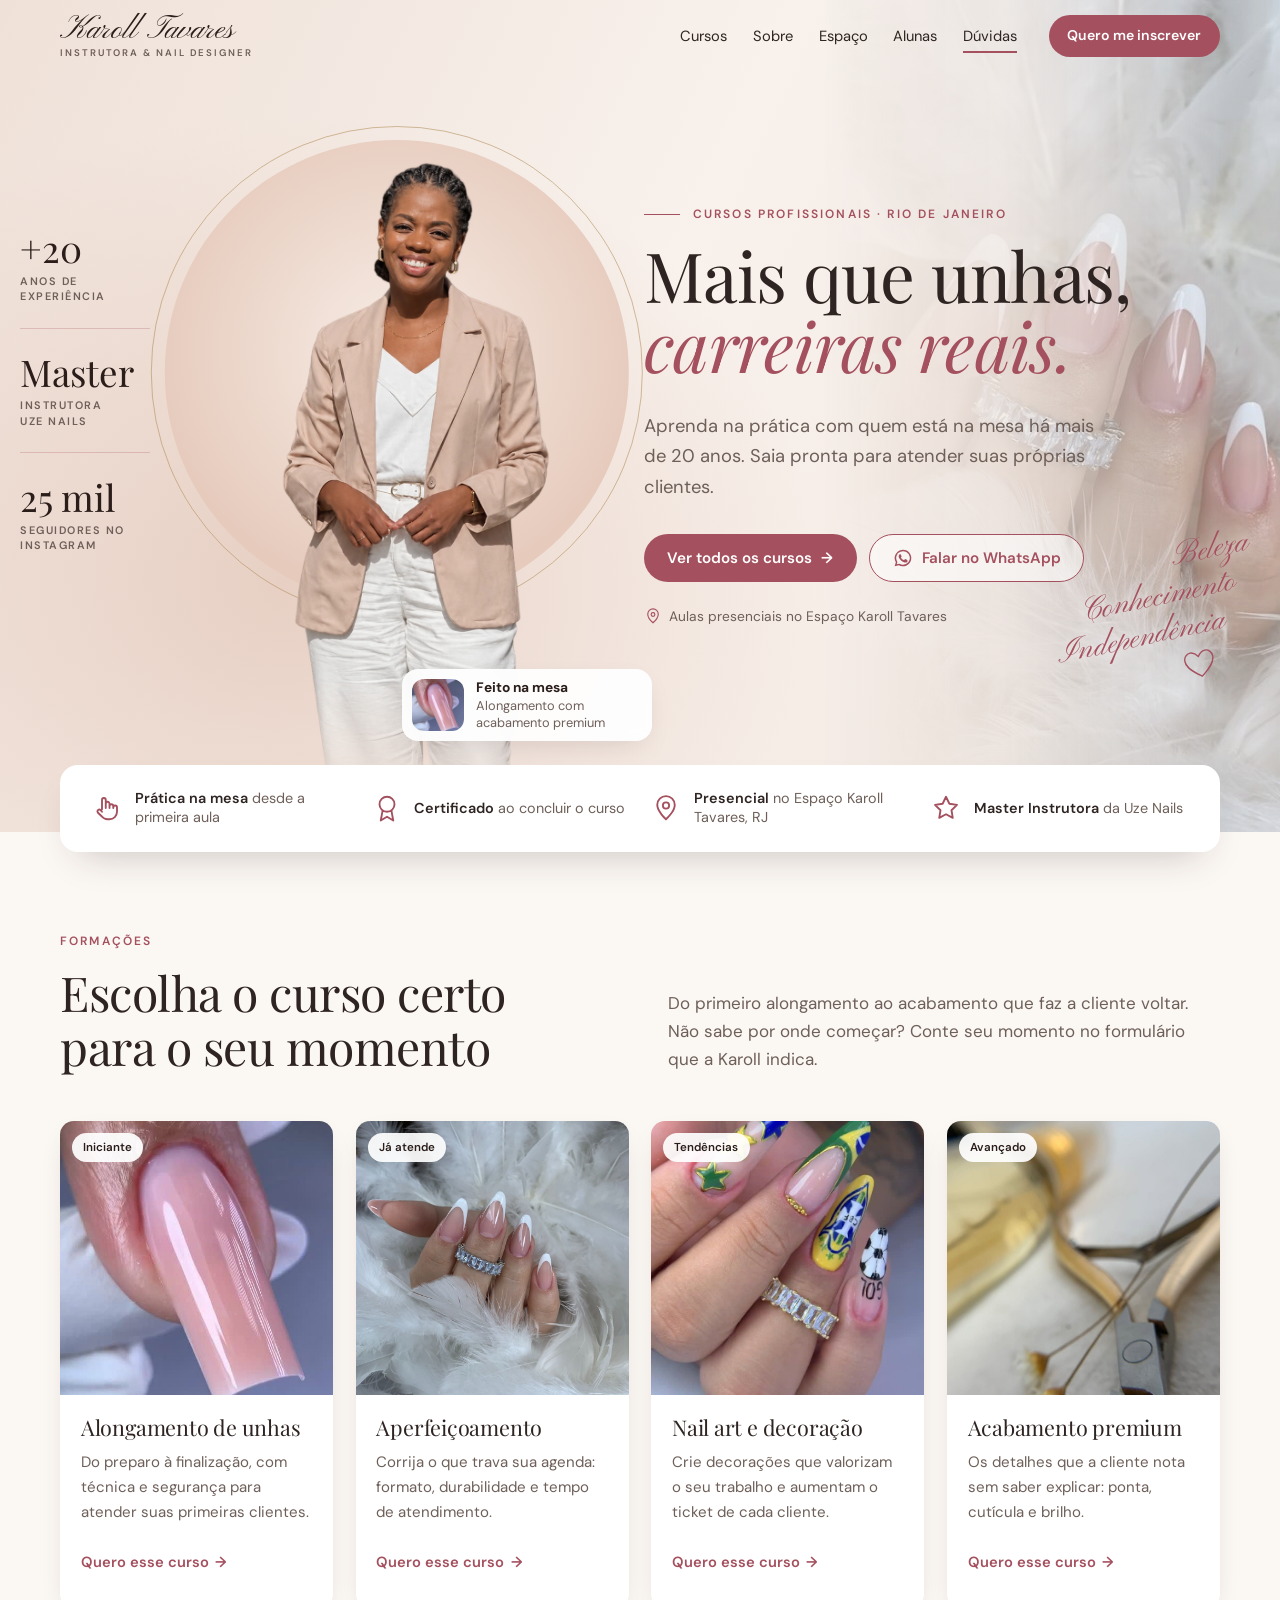
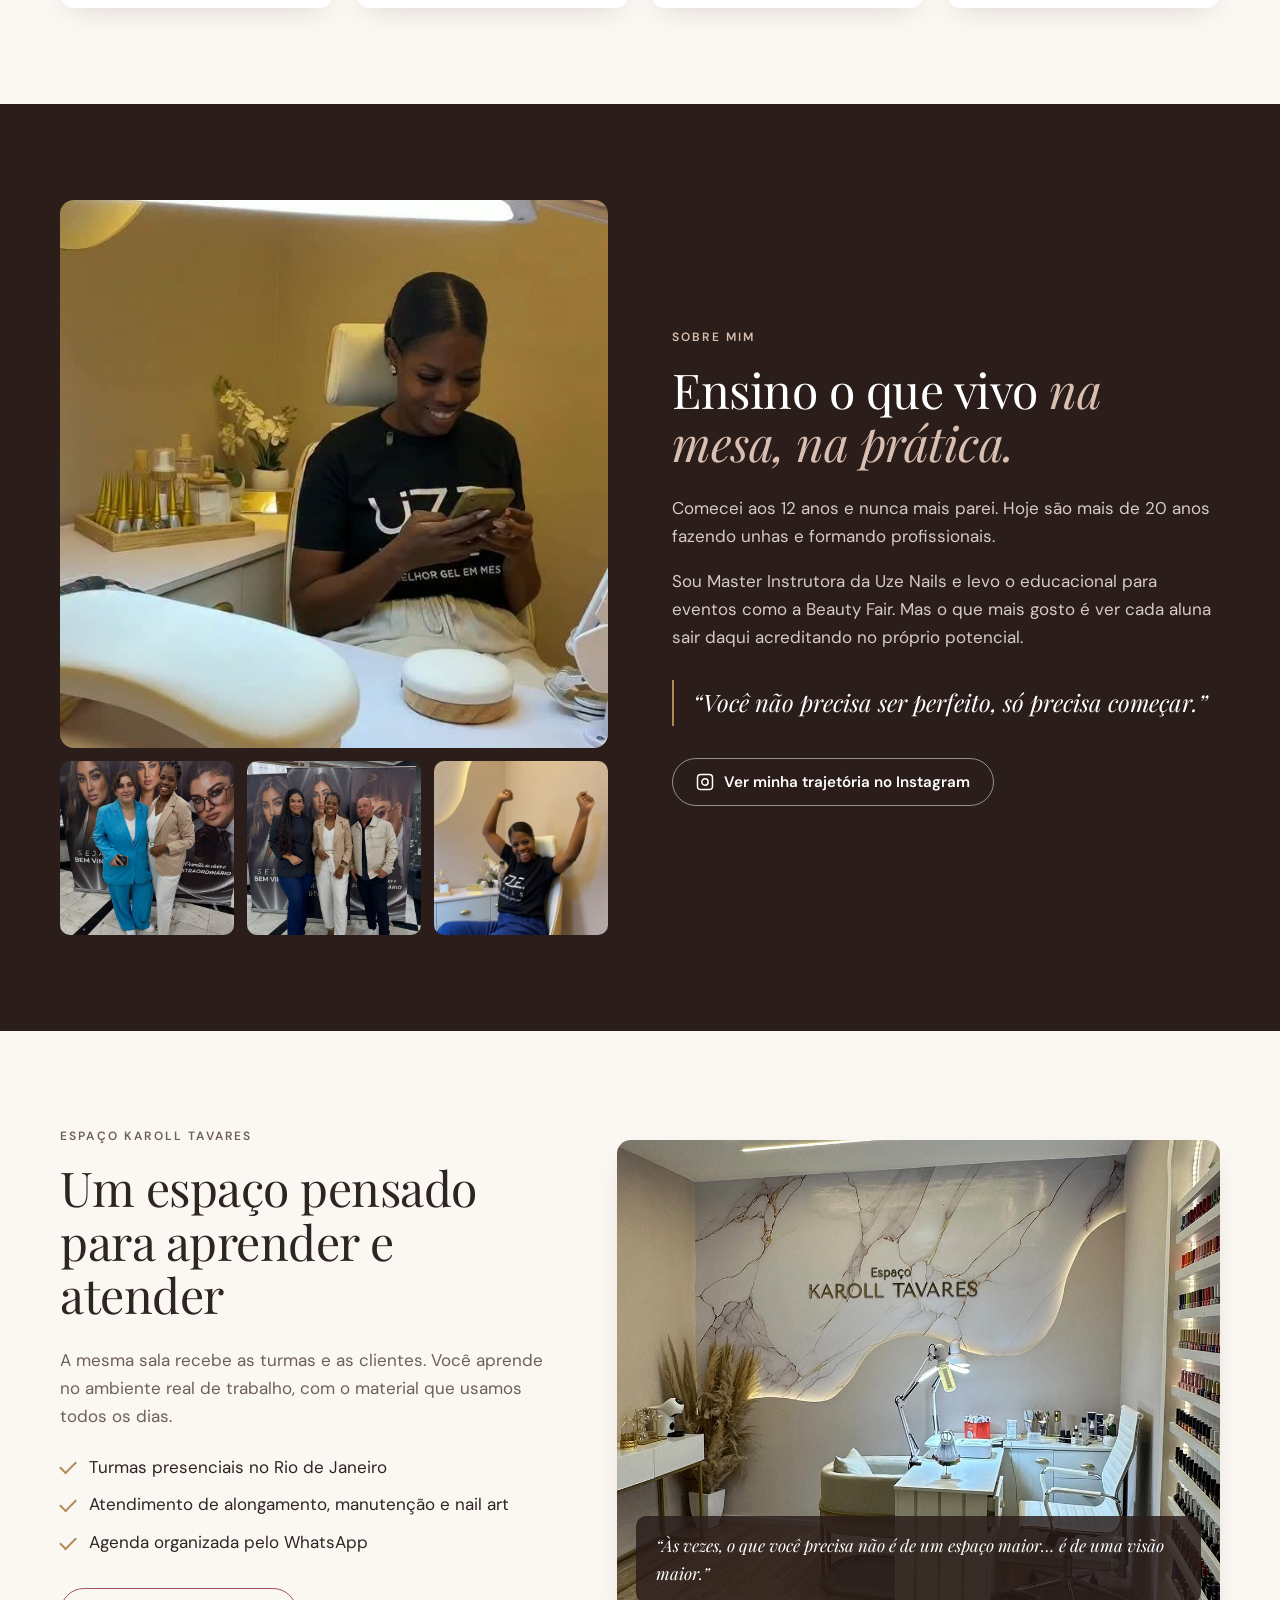
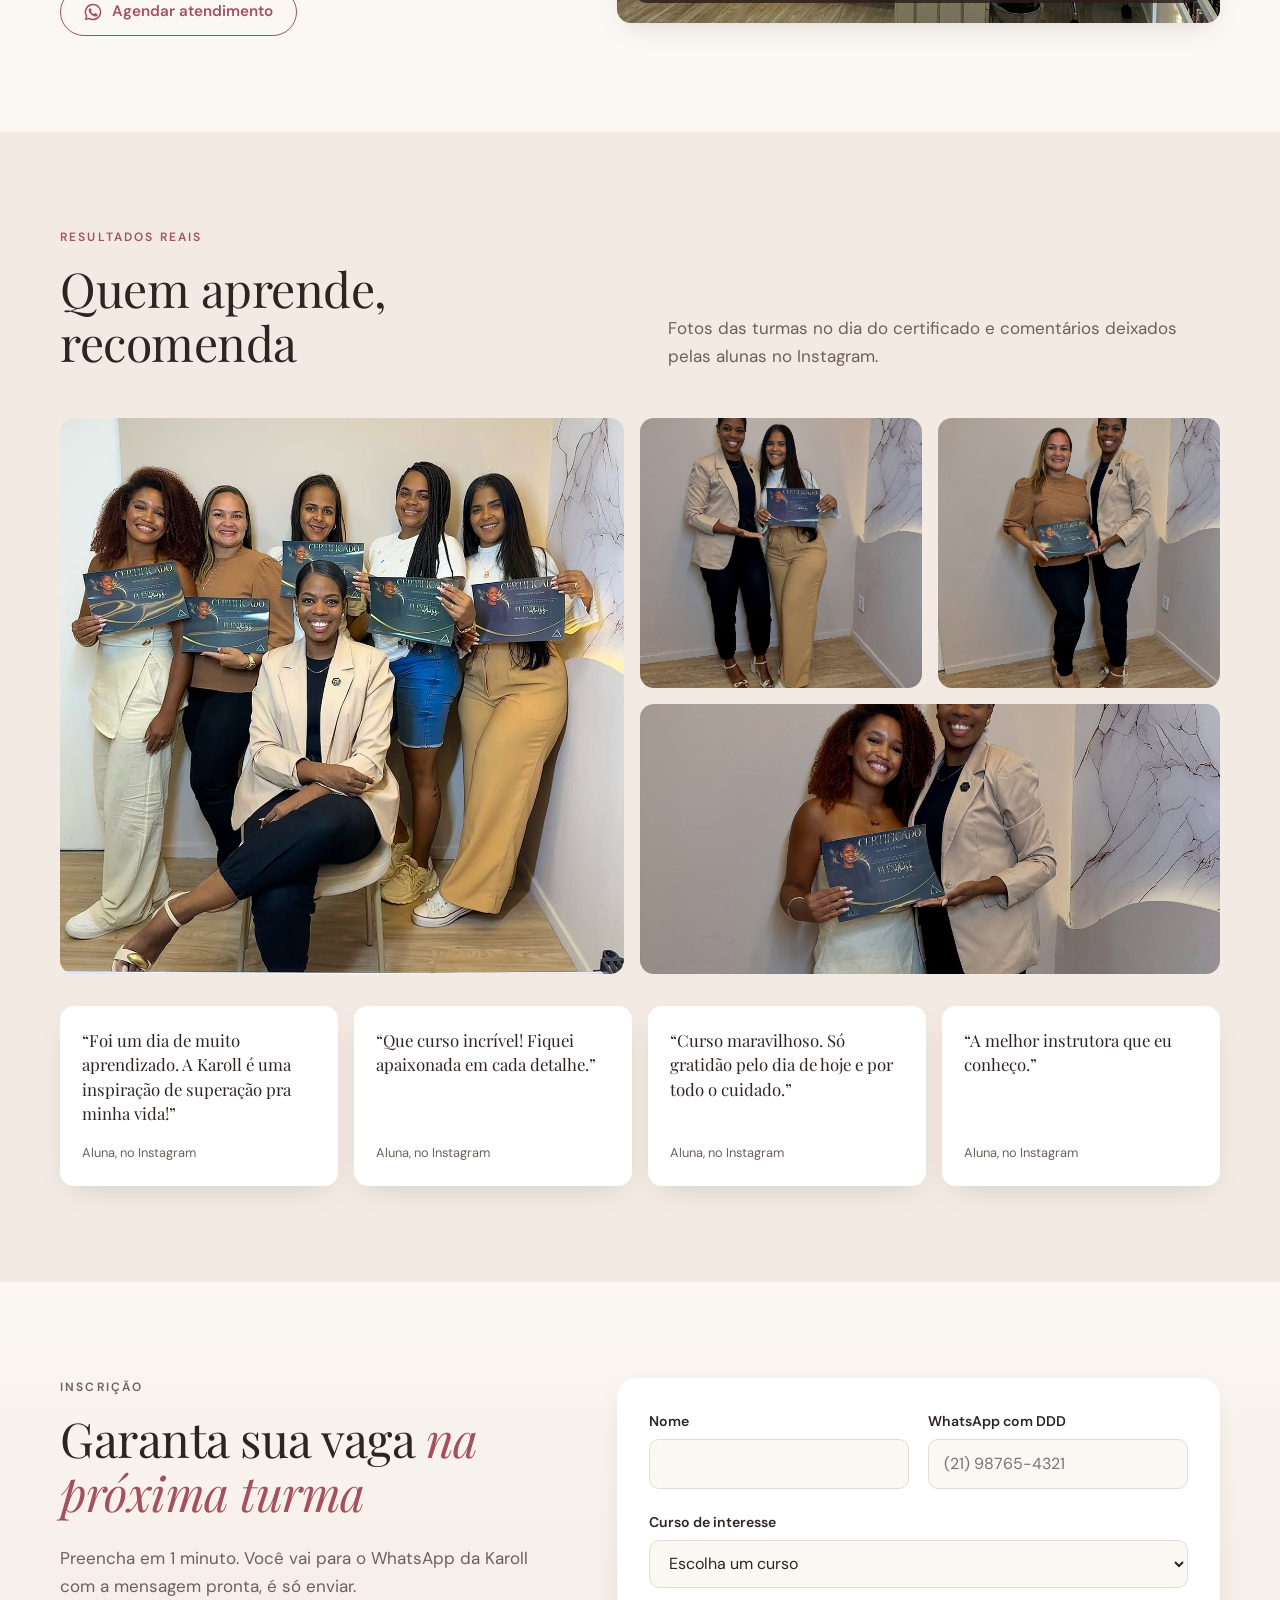
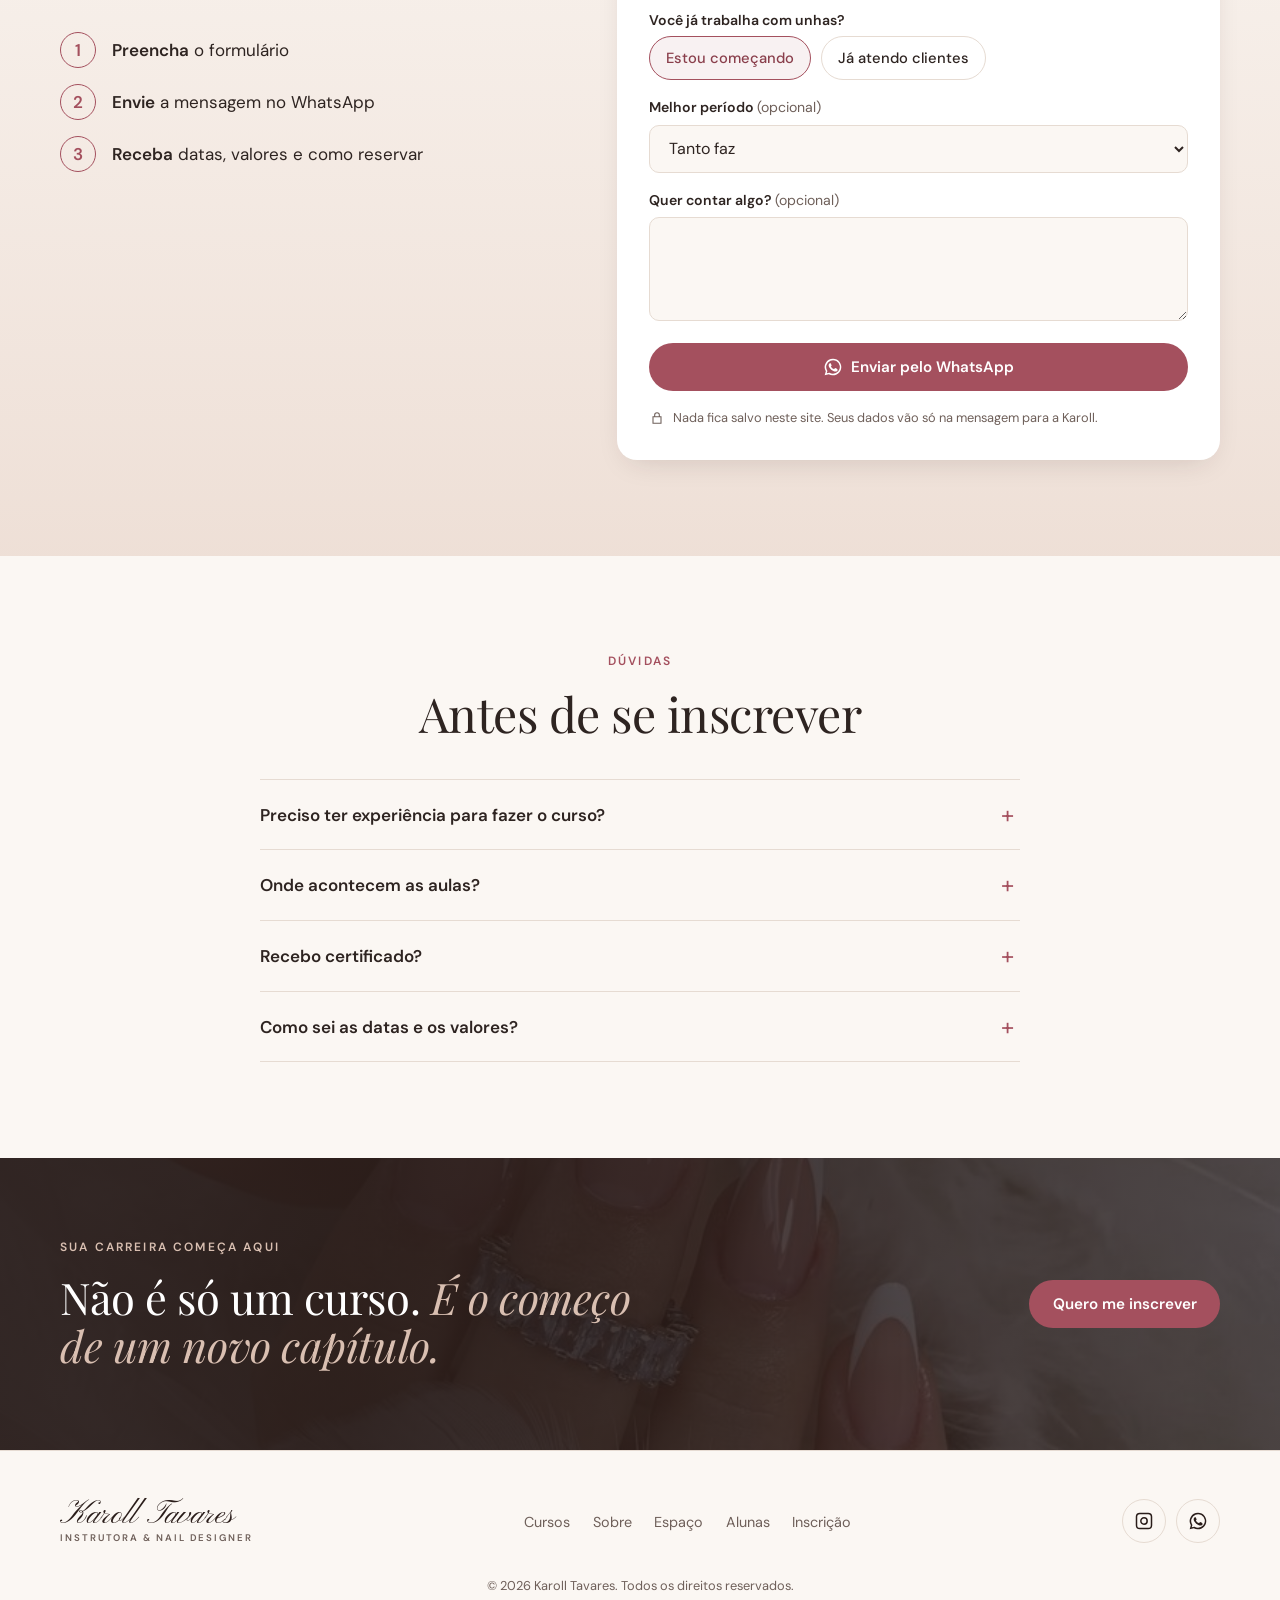
==== karoll-tavares/index.html @ 712ff369 "feat: landing pages iniciais" ====
<!doctype html>
<html lang="pt-BR">
<head>
  <meta charset="utf-8">
  <meta name="viewport" content="width=device-width, initial-scale=1">
  <title>Karoll Tavares | Cursos de Unhas e Nail Designer no RJ</title>
  <meta name="description" content="Cursos presenciais de unhas no Rio de Janeiro com Karoll Tavares, Nail Designer há mais de 20 anos e Master Instrutora Uze Nails. Prática na mesa e certificado.">
  <meta property="og:title" content="Karoll Tavares | Instrutora & Nail Designer">
  <meta property="og:description" content="Ensino o que vivo na mesa, na prática. Cursos presenciais no RJ.">
  <meta property="og:image" content="assets/img/turma-certificados.jpg">
  <meta name="theme-color" content="#2a1d1a">
  <link rel="preconnect" href="https://fonts.googleapis.com">
  <link rel="preconnect" href="https://fonts.gstatic.com" crossorigin>
  <link href="https://fonts.googleapis.com/css2?family=DM+Sans:opsz,wght@9..40,400;9..40,500;9..40,600&family=Pinyon+Script&family=Playfair+Display:ital,wght@0,400;0,500;1,400;1,500&display=swap" rel="stylesheet">
  <link rel="stylesheet" href="css/style.css">
</head>
<body>
  <a class="skip-link" href="#conteudo">Pular para o conteúdo</a>

  <!-- ============ CABEÇALHO ============ -->
  <header class="site-header" id="topo">
    <div class="container header-inner">
      <a class="brand" href="#topo" aria-label="Karoll Tavares, voltar ao início">
        <span class="brand-name">Karoll Tavares</span>
        <span class="brand-tag">Instrutora &amp; Nail Designer</span>
      </a>

      <button class="nav-toggle" aria-expanded="false" aria-controls="menu" aria-label="Abrir menu">
        <span></span><span></span><span></span>
      </button>

      <nav class="nav" id="menu" aria-label="Principal">
        <ul>
          <li><a href="#cursos">Cursos</a></li>
          <li><a href="#sobre">Sobre</a></li>
          <li><a href="#espaco">Espaço</a></li>
          <li><a href="#alunas">Alunas</a></li>
          <li><a href="#duvidas">Dúvidas</a></li>
        </ul>
        <a class="btn btn-primary btn-sm" href="#inscricao">Quero me inscrever</a>
      </nav>
    </div>
  </header>

  <main id="conteudo">

    <!-- ============ HERO ============ -->
    <section class="hero" aria-labelledby="hero-titulo">
      <div class="hero-bg" aria-hidden="true">
        <div class="hero-nails"></div>
      </div>

      <div class="container hero-grid">
        <ul class="hero-stats" aria-label="Destaques">
          <li><strong>+20</strong><span>anos de<br>experiência</span></li>
          <li><strong>Master</strong><span>Instrutora<br>Uze Nails</span></li>
          <li><strong>25 mil</strong><span>seguidores no<br>Instagram</span></li>
        </ul>

        <figure class="hero-figure">
          <span class="hero-halo" aria-hidden="true"></span>
          <picture>
            <source srcset="assets/img/karoll-recorte-v2.webp" type="image/webp">
            <img src="assets/img/karoll-recorte-v2.png" width="822" height="1914" alt="Karoll Tavares sorrindo, de blazer nude e blusa branca" fetchpriority="high">
          </picture>
          <figcaption class="hero-badge">
            <img src="assets/img/unhas-alongamento.jpg" width="56" height="56" alt="" loading="lazy">
            <span><b>Feito na mesa</b> Alongamento com acabamento premium</span>
          </figcaption>
        </figure>

        <div class="hero-copy">
          <p class="eyebrow"><span class="eyebrow-line" aria-hidden="true"></span>Cursos profissionais · Rio de Janeiro</p>
          <h1 id="hero-titulo">Mais que unhas, <em>carreiras reais.</em></h1>
          <p class="lead">Aprenda na prática com quem está na mesa há mais de 20 anos. Saia pronta para atender suas próprias clientes.</p>
          <div class="hero-actions">
            <a class="btn btn-primary" href="#cursos">Ver todos os cursos <span aria-hidden="true">→</span></a>
            <a class="btn btn-ghost js-whatsapp" href="https://wa.me/5521987312196" data-msg="Oi, Karoll! Vim pelo site e quero saber das próximas turmas.">
              <svg aria-hidden="true" viewBox="0 0 24 24"><use href="#i-whatsapp"/></svg>
              Falar no WhatsApp
            </a>
          </div>
          <p class="hero-note"><svg aria-hidden="true"><use href="#i-pin"/></svg> Aulas presenciais no Espaço Karoll Tavares</p>
        </div>

        <p class="hero-script" aria-hidden="true">
          <span>Beleza</span><span>Conhecimento</span><span>Independência</span>
          <svg viewBox="0 0 40 36"><path d="M20 33C9 25 3 19 3 11.5 3 6.8 6.6 3 11 3c3.8 0 6.6 2.4 9 6 2.4-3.6 5.2-6 9-6 4.4 0 8 3.8 8 8.5C37 19 31 25 20 33Z" fill="none" stroke="currentColor" stroke-width="1.6" stroke-linejoin="round"/></svg>
        </p>
      </div>
    </section>

    <!-- ============ FAIXA DE CONFIANÇA ============ -->
    <section class="trust" aria-label="Como são as aulas">
      <ul class="container trust-list">
        <li><svg aria-hidden="true"><use href="#i-hand"/></svg><span><b>Prática na mesa</b> desde a primeira aula</span></li>
        <li><svg aria-hidden="true"><use href="#i-award"/></svg><span><b>Certificado</b> ao concluir o curso</span></li>
        <li><svg aria-hidden="true"><use href="#i-pin"/></svg><span><b>Presencial</b> no Espaço Karoll Tavares, RJ</span></li>
        <li><svg aria-hidden="true"><use href="#i-star"/></svg><span><b>Master Instrutora</b> da Uze Nails</span></li>
      </ul>
    </section>

    <!-- ============ CURSOS ============ -->
    <section class="section" id="cursos" aria-labelledby="cursos-titulo">
      <div class="container">
        <div class="section-head">
          <div>
            <p class="eyebrow">Formações</p>
            <h2 id="cursos-titulo">Escolha o curso certo para o seu momento</h2>
          </div>
          <p class="section-intro">Do primeiro alongamento ao acabamento que faz a cliente voltar. Não sabe por onde começar? Conte seu momento no formulário que a Karoll indica.</p>
        </div>

        <div class="cards">
          <article class="card">
            <div class="card-media">
              <img src="assets/img/unhas-alongamento.jpg" width="640" height="520" alt="Unha alongada em formato quadrado, tom nude, sendo finalizada" loading="lazy">
              <span class="badge">Iniciante</span>
            </div>
            <div class="card-body">
              <h3>Alongamento de unhas</h3>
              <p>Do preparo à finalização, com técnica e segurança para atender suas primeiras clientes.</p>
              <a class="card-link js-curso" href="#inscricao" data-curso="Alongamento de unhas">Quero esse curso <span aria-hidden="true">→</span></a>
            </div>
          </article>

          <article class="card">
            <div class="card-media">
              <img src="assets/img/unhas-francesinha.jpg" width="900" height="900" alt="Mão com unhas amendoadas em francesinha clássica e anel de brilhantes" loading="lazy">
              <span class="badge">Já atende</span>
            </div>
            <div class="card-body">
              <h3>Aperfeiçoamento</h3>
              <p>Corrija o que trava sua agenda: formato, durabilidade e tempo de atendimento.</p>
              <a class="card-link js-curso" href="#inscricao" data-curso="Aperfeiçoamento">Quero esse curso <span aria-hidden="true">→</span></a>
            </div>
          </article>

          <article class="card">
            <div class="card-media">
              <img src="assets/img/unhas-nail-art-brasil.jpg" width="640" height="640" alt="Nail art verde e amarela com estrelas e bandeira do Brasil" loading="lazy">
              <span class="badge">Tendências</span>
            </div>
            <div class="card-body">
              <h3>Nail art e decoração</h3>
              <p>Crie decorações que valorizam o seu trabalho e aumentam o ticket de cada cliente.</p>
              <a class="card-link js-curso" href="#inscricao" data-curso="Nail art e decoração">Quero esse curso <span aria-hidden="true">→</span></a>
            </div>
          </article>

          <article class="card">
            <div class="card-media">
              <img src="assets/img/detalhe-ferramentas.jpg" width="1080" height="1080" alt="Detalhe de alicate profissional dourado sobre fundo claro" loading="lazy">
              <span class="badge">Avançado</span>
            </div>
            <div class="card-body">
              <h3>Acabamento premium</h3>
              <p>Os detalhes que a cliente nota sem saber explicar: ponta, cutícula e brilho.</p>
              <a class="card-link js-curso" href="#inscricao" data-curso="Acabamento premium">Quero esse curso <span aria-hidden="true">→</span></a>
            </div>
          </article>
        </div>
      </div>
    </section>

    <!-- ============ SOBRE ============ -->
    <section class="section section-dark" id="sobre" aria-labelledby="sobre-titulo">
      <div class="container about-grid">
        <div class="about-media">
          <img class="about-main" src="assets/img/karoll-na-mesa.jpg" width="640" height="640" alt="Karoll na mesa de atendimento, com camiseta Uze Nails, olhando o celular e sorrindo" loading="lazy">
          <div class="about-thumbs">
            <img src="assets/img/evento-palestra.jpg" width="1080" height="1080" alt="Karoll em evento de beleza ao lado de outra profissional" loading="lazy">
            <img src="assets/img/evento-convidados.jpg" width="1080" height="1080" alt="Karoll com convidados diante do painel Seja bem-vinda" loading="lazy">
            <img src="assets/img/karoll-comemorando.jpg" width="720" height="720" alt="Karoll comemorando de braços para cima no seu espaço" loading="lazy">
          </div>
        </div>

        <div class="about-copy">
          <p class="eyebrow">Sobre mim</p>
          <h2 id="sobre-titulo">Ensino o que vivo <em>na mesa, na prática.</em></h2>
          <p>Comecei aos 12 anos e nunca mais parei. Hoje são mais de 20 anos fazendo unhas e formando profissionais.</p>
          <p>Sou Master Instrutora da Uze Nails e levo o educacional para eventos como a Beauty Fair. Mas o que mais gosto é ver cada aluna sair daqui acreditando no próprio potencial.</p>
          <blockquote class="pull">“Você não precisa ser perfeito, só precisa começar.”</blockquote>
          <a class="btn btn-light" href="https://www.instagram.com/karolltavaress_nails/" target="_blank" rel="noopener">
            <svg aria-hidden="true" viewBox="0 0 24 24"><use href="#i-instagram"/></svg>
            Ver minha trajetória no Instagram
          </a>
        </div>
      </div>
    </section>

    <!-- ============ ESPAÇO ============ -->
    <section class="section" id="espaco" aria-labelledby="espaco-titulo">
      <div class="container space-grid">
        <div class="space-copy">
          <p class="eyebrow">Espaço Karoll Tavares</p>
          <h2 id="espaco-titulo">Um espaço pensado para aprender e atender</h2>
          <p>A mesma sala recebe as turmas e as clientes. Você aprende no ambiente real de trabalho, com o material que usamos todos os dias.</p>
          <ul class="checks">
            <li>Turmas presenciais no Rio de Janeiro</li>
            <li>Atendimento de alongamento, manutenção e nail art</li>
            <li>Agenda organizada pelo WhatsApp</li>
          </ul>
          <a class="btn btn-ghost js-whatsapp" href="https://wa.me/5521987312196" data-msg="Oi, Karoll! Vim pelo site e quero agendar um atendimento.">
            <svg aria-hidden="true" viewBox="0 0 24 24"><use href="#i-whatsapp"/></svg>
            Agendar atendimento
          </a>
        </div>
        <figure class="space-photo">
          <img src="assets/img/espaco-karoll-tavares.jpg" width="1080" height="1080" alt="Sala do Espaço Karoll Tavares com parede de mármore, mesa de atendimento e prateleira de esmaltes" loading="lazy">
          <figcaption>“Às vezes, o que você precisa não é de um espaço maior… é de uma visão maior.”</figcaption>
        </figure>
      </div>
    </section>

    <!-- ============ ALUNAS ============ -->
    <section class="section section-soft" id="alunas" aria-labelledby="alunas-titulo">
      <div class="container">
        <div class="section-head">
          <div>
            <p class="eyebrow">Resultados reais</p>
            <h2 id="alunas-titulo">Quem aprende, recomenda</h2>
          </div>
          <p class="section-intro">Fotos das turmas no dia do certificado e comentários deixados pelas alunas no Instagram.</p>
        </div>

        <div class="students">
          <figure class="students-main">
            <img src="assets/img/turma-certificados.jpg" width="1080" height="1080" alt="Karoll sentada à frente de cinco alunas que seguram seus certificados" loading="lazy">
          </figure>
          <img src="assets/img/aluna-certificado-1.jpg" width="1080" height="1020" alt="Karoll ao lado de uma aluna com certificado" loading="lazy">
          <img src="assets/img/aluna-certificado-2.jpg" width="1080" height="1020" alt="Karoll ao lado de outra aluna com certificado" loading="lazy">
          <img src="assets/img/aluna-certificado-3.jpg" width="1080" height="1020" alt="Karoll ao lado de uma aluna de cabelo cacheado com certificado" loading="lazy">
        </div>

        <div class="quotes" role="list">
          <blockquote role="listitem"><p>“Foi um dia de muito aprendizado. A Karoll é uma inspiração de superação pra minha vida!”</p><cite>Aluna, no Instagram</cite></blockquote>
          <blockquote role="listitem"><p>“Que curso incrível! Fiquei apaixonada em cada detalhe.”</p><cite>Aluna, no Instagram</cite></blockquote>
          <blockquote role="listitem"><p>“Curso maravilhoso. Só gratidão pelo dia de hoje e por todo o cuidado.”</p><cite>Aluna, no Instagram</cite></blockquote>
          <blockquote role="listitem"><p>“A melhor instrutora que eu conheço.”</p><cite>Aluna, no Instagram</cite></blockquote>
        </div>
      </div>
    </section>

    <!-- ============ INSCRIÇÃO ============ -->
    <section class="section signup" id="inscricao" aria-labelledby="inscricao-titulo">
      <div class="container signup-grid">
        <div class="signup-copy">
          <p class="eyebrow">Inscrição</p>
          <h2 id="inscricao-titulo">Garanta sua vaga <em>na próxima turma</em></h2>
          <p>Preencha em 1 minuto. Você vai para o WhatsApp da Karoll com a mensagem pronta, é só enviar.</p>
          <ol class="steps">
            <li><span><b>Preencha</b> o formulário</span></li>
            <li><span><b>Envie</b> a mensagem no WhatsApp</span></li>
            <li><span><b>Receba</b> datas, valores e como reservar</span></li>
          </ol>
        </div>

        <form class="form" id="form-inscricao" novalidate>
          <div class="field">
            <label for="nome">Nome</label>
            <input id="nome" name="nome" type="text" autocomplete="name" required aria-describedby="nome-erro">
            <p class="field-error" id="nome-erro" aria-live="polite"></p>
          </div>

          <div class="field">
            <label for="whatsapp">WhatsApp com DDD</label>
            <input id="whatsapp" name="whatsapp" type="tel" inputmode="tel" autocomplete="tel-national" placeholder="(21) 98765-4321" required aria-describedby="whatsapp-erro">
            <p class="field-error" id="whatsapp-erro" aria-live="polite"></p>
          </div>

          <div class="field full">
            <label for="curso">Curso de interesse</label>
            <select id="curso" name="curso" required aria-describedby="curso-erro">
              <option value="">Escolha um curso</option>
              <option>Alongamento de unhas</option>
              <option>Aperfeiçoamento</option>
              <option>Nail art e decoração</option>
              <option>Acabamento premium</option>
              <option>Ainda não sei, quero ajuda</option>
            </select>
            <p class="field-error" id="curso-erro" aria-live="polite"></p>
          </div>

          <fieldset class="field full">
            <legend>Você já trabalha com unhas?</legend>
            <div class="chips">
              <label class="chip"><input type="radio" name="experiencia" value="Estou começando agora" checked><span>Estou começando</span></label>
              <label class="chip"><input type="radio" name="experiencia" value="Já atendo clientes"><span>Já atendo clientes</span></label>
            </div>
          </fieldset>

          <div class="field full">
            <label for="periodo">Melhor período <span class="opt">(opcional)</span></label>
            <select id="periodo" name="periodo">
              <option value="">Tanto faz</option>
              <option>Manhã</option>
              <option>Tarde</option>
              <option>Fim de semana</option>
            </select>
          </div>

          <div class="field full">
            <label for="mensagem">Quer contar algo? <span class="opt">(opcional)</span></label>
            <textarea id="mensagem" name="mensagem" rows="3" maxlength="400"></textarea>
          </div>

          <button class="btn btn-primary btn-block" type="submit">
            <svg aria-hidden="true" viewBox="0 0 24 24"><use href="#i-whatsapp"/></svg>
            Enviar pelo WhatsApp
          </button>
          <p class="form-note"><svg aria-hidden="true"><use href="#i-lock"/></svg> Nada fica salvo neste site. Seus dados vão só na mensagem para a Karoll.</p>
        </form>
      </div>
    </section>

    <!-- ============ DÚVIDAS ============ -->
    <section class="section" id="duvidas" aria-labelledby="duvidas-titulo">
      <div class="container narrow">
        <p class="eyebrow center">Dúvidas</p>
        <h2 id="duvidas-titulo" class="center">Antes de se inscrever</h2>
        <div class="faq">
          <details>
            <summary>Preciso ter experiência para fazer o curso?</summary>
            <p>Não. Tem curso para quem está começando e para quem já atende. Marque seu momento no formulário e a Karoll indica o melhor caminho.</p>
          </details>
          <details>
            <summary>Onde acontecem as aulas?</summary>
            <p>No Espaço Karoll Tavares, no Rio de Janeiro. O endereço completo é enviado no WhatsApp junto com as datas.</p>
          </details>
          <details>
            <summary>Recebo certificado?</summary>
            <p>Sim. Toda aluna que conclui o curso recebe certificado.</p>
          </details>
          <details>
            <summary>Como sei as datas e os valores?</summary>
            <p>As turmas abrem com vagas limitadas. Envie o formulário e você recebe as próximas datas, valores e formas de pagamento.</p>
          </details>
        </div>
      </div>
    </section>

    <!-- ============ CTA FINAL ============ -->
    <section class="cta-final" aria-labelledby="cta-titulo">
      <div class="container cta-inner">
        <div>
          <p class="eyebrow">Sua carreira começa aqui</p>
          <h2 id="cta-titulo">Não é só um curso. <em>É o começo de um novo capítulo.</em></h2>
        </div>
        <a class="btn btn-primary" href="#inscricao">Quero me inscrever</a>
      </div>
    </section>
  </main>

  <!-- ============ RODAPÉ ============ -->
  <footer class="site-footer">
    <div class="container footer-inner">
      <a class="brand" href="#topo" aria-label="Karoll Tavares, voltar ao início">
        <span class="brand-name">Karoll Tavares</span>
        <span class="brand-tag">Instrutora &amp; Nail Designer</span>
      </a>
      <nav aria-label="Rodapé">
        <ul class="footer-nav">
          <li><a href="#cursos">Cursos</a></li>
          <li><a href="#sobre">Sobre</a></li>
          <li><a href="#espaco">Espaço</a></li>
          <li><a href="#alunas">Alunas</a></li>
          <li><a href="#inscricao">Inscrição</a></li>
        </ul>
      </nav>
      <div class="social">
        <a href="https://www.instagram.com/karolltavaress_nails/" target="_blank" rel="noopener" aria-label="Instagram da Karoll Tavares"><svg viewBox="0 0 24 24" aria-hidden="true"><use href="#i-instagram"/></svg></a>
        <a class="js-whatsapp" href="https://wa.me/5521987312196" data-msg="Oi, Karoll! Vim pelo site." aria-label="WhatsApp da Karoll Tavares"><svg viewBox="0 0 24 24" aria-hidden="true"><use href="#i-whatsapp"/></svg></a>
      </div>
    </div>
    <p class="copy">© <span id="ano">2026</span> Karoll Tavares. Todos os direitos reservados.</p>
  </footer>

  <!-- Botão flutuante (mobile) -->
  <a class="fab js-whatsapp" href="https://wa.me/5521987312196" data-msg="Oi, Karoll! Vim pelo site e tenho uma dúvida." aria-label="Falar com a Karoll no WhatsApp">
    <svg viewBox="0 0 24 24" aria-hidden="true"><use href="#i-whatsapp"/></svg>
  </a>

  <!-- Ícones -->
  <svg width="0" height="0" style="position:absolute" aria-hidden="true">
    <symbol id="i-whatsapp" viewBox="0 0 24 24"><path fill="currentColor" d="M12 2a10 10 0 0 0-8.6 15.1L2 22l5-1.3A10 10 0 1 0 12 2Zm0 18.2a8.2 8.2 0 0 1-4.2-1.2l-.3-.2-3 .8.8-2.9-.2-.3A8.2 8.2 0 1 1 12 20.2Zm4.5-6.1c-.2-.1-1.5-.7-1.7-.8s-.4-.1-.6.1-.7.8-.8 1-.3.2-.5.1a6.7 6.7 0 0 1-3.3-2.9c-.3-.4.2-.4.7-1.4a.5.5 0 0 0 0-.4l-.8-1.8c-.2-.5-.4-.4-.6-.4h-.5a1 1 0 0 0-.7.3 3 3 0 0 0-.9 2.2 5.2 5.2 0 0 0 1.1 2.7 11.8 11.8 0 0 0 4.5 4c1.7.7 2.3.8 3.2.6a2.7 2.7 0 0 0 1.8-1.2 2.2 2.2 0 0 0 .1-1.3c0-.1-.2-.2-.5-.3Z"/></symbol>
    <symbol id="i-instagram" viewBox="0 0 24 24"><path fill="none" stroke="currentColor" stroke-width="1.8" d="M7 3h10a4 4 0 0 1 4 4v10a4 4 0 0 1-4 4H7a4 4 0 0 1-4-4V7a4 4 0 0 1 4-4Zm5 5.2a3.8 3.8 0 1 0 0 7.6 3.8 3.8 0 0 0 0-7.6ZM17.3 6.7h.01"/></symbol>
    <symbol id="i-hand" viewBox="0 0 24 24"><path fill="none" stroke="currentColor" stroke-width="1.5" stroke-linecap="round" stroke-linejoin="round" d="M8 13V5.5a1.5 1.5 0 0 1 3 0V12m0-1.5v-2a1.5 1.5 0 0 1 3 0V12m0-1.5a1.5 1.5 0 0 1 3 0V12m0-.5a1.5 1.5 0 0 1 3 0V15a6 6 0 0 1-6 6h-1.5a6 6 0 0 1-4.6-2.2L4.6 15.6a1.5 1.5 0 0 1 2.3-1.9L8 15"/></symbol>
    <symbol id="i-award" viewBox="0 0 24 24"><path fill="none" stroke="currentColor" stroke-width="1.5" stroke-linejoin="round" d="M12 15a6 6 0 1 0 0-12 6 6 0 0 0 0 12Zm-3.5-1.1L7 22l5-3 5 3-1.5-8.1"/></symbol>
    <symbol id="i-pin" viewBox="0 0 24 24"><path fill="none" stroke="currentColor" stroke-width="1.5" d="M12 21s-7-6.2-7-11.5a7 7 0 0 1 14 0C19 14.8 12 21 12 21Zm0-8.5a2.5 2.5 0 1 0 0-5 2.5 2.5 0 0 0 0 5Z"/></symbol>
    <symbol id="i-star" viewBox="0 0 24 24"><path fill="none" stroke="currentColor" stroke-width="1.5" stroke-linejoin="round" d="m12 3 2.7 5.6 6.1.9-4.4 4.3 1 6.1L12 17l-5.4 2.9 1-6.1-4.4-4.3 6.1-.9L12 3Z"/></symbol>
    <symbol id="i-lock" viewBox="0 0 24 24"><path fill="none" stroke="currentColor" stroke-width="1.6" d="M6 10h12v10H6zM8.5 10V7.5a3.5 3.5 0 0 1 7 0V10"/></symbol>
  </svg>

  <script src="js/main.js"></script>
</body>
</html>
---- karoll-tavares/css/style.css ----
/* =========================================================
   Karoll Tavares — Instrutora & Nail Designer
   Paleta tirada das fotos reais: mármore claro, nude do blazer,
   dourado do espaço e o café escuro dos detalhes.
   ========================================================= */

:root {
  --ivory: #fbf7f3;
  --sand: #f3ebe3;
  --nude: #e9d6cb;
  --nude-deep: #d9bfb1;
  --rose: #a4505e;        /* botão principal — contraste 5.6:1 com branco */
  --rose-dark: #8a3f4c;
  --gold: #b08a55;
  --espresso: #2a1d1a;
  --espresso-2: #3a2a25;
  --ink: #2e2421;
  --muted: #6e5f59;
  --line: #e6dbd2;
  --white: #fff;

  --serif: "Playfair Display", Georgia, serif;
  --sans: "DM Sans", system-ui, -apple-system, "Segoe UI", sans-serif;
  --script: "Pinyon Script", cursive;

  --radius: 14px;
  --radius-sm: 10px;
  --shadow: 0 10px 30px -12px rgba(42, 29, 26, .18);
  --container: 1160px;
  --header-h: 72px;
}

*, *::before, *::after { box-sizing: border-box; }
html { scroll-behavior: smooth; scroll-padding-top: calc(var(--header-h) + 8px); }
@media (prefers-reduced-motion: reduce) { html { scroll-behavior: auto; } * { transition: none !important; animation: none !important; } }

body {
  margin: 0;
  font-family: var(--sans);
  font-size: 1.0625rem;
  line-height: 1.65;
  color: var(--ink);
  background: var(--ivory);
  -webkit-font-smoothing: antialiased;
}
img { display: block; max-width: 100%; height: auto; }
a { color: inherit; }
h1, h2, h3 { font-family: var(--serif); font-weight: 400; line-height: 1.12; margin: 0 0 .5em; letter-spacing: -.01em; }
h1 em, h2 em { font-style: italic; color: var(--rose); }
p { margin: 0 0 1em; }

.container { width: min(100% - 32px, var(--container)); margin-inline: auto; }
.narrow { max-width: 760px; }
.center { text-align: center; }

.skip-link { position: absolute; left: -9999px; top: 8px; z-index: 100; background: var(--espresso); color: #fff; padding: 10px 16px; border-radius: 8px; }
.skip-link:focus { left: 8px; }
:focus-visible { outline: 3px solid var(--gold); outline-offset: 3px; border-radius: 4px; }

.eyebrow {
  font-size: .75rem; font-weight: 600; letter-spacing: .18em; text-transform: uppercase;
  color: var(--rose); margin-bottom: .9rem;
}

/* ---------- Botões ---------- */
.btn {
  display: inline-flex; align-items: center; justify-content: center; gap: .55rem;
  min-height: 48px; padding: .8rem 1.4rem; border-radius: 999px;
  font: 600 .95rem/1 var(--sans); text-decoration: none; cursor: pointer;
  border: 1.5px solid transparent; transition: background .2s, color .2s, border-color .2s, transform .2s;
}
.btn svg { width: 20px; height: 20px; flex: none; }
.btn:hover { transform: translateY(-1px); }
.btn-primary { background: var(--rose); color: #fff; }
.btn-primary:hover { background: var(--rose-dark); }
.btn-ghost { border-color: var(--rose); color: var(--rose); background: transparent; }
.btn-ghost:hover { background: var(--rose); color: #fff; }
.btn-light { border-color: rgba(255,255,255,.5); color: #fff; }
.btn-light:hover { background: #fff; color: var(--espresso); }
.btn-sm { min-height: 42px; padding: .6rem 1.1rem; font-size: .88rem; }
.btn-block { width: 100%; }

/* ---------- Cabeçalho ---------- */
.site-header {
  position: sticky; top: 0; z-index: 50; height: var(--header-h);
  background: rgba(251, 247, 243, .9); backdrop-filter: blur(10px);
  border-bottom: 1px solid transparent; transition: border-color .2s, box-shadow .2s;
}
.site-header.is-scrolled { border-color: var(--line); box-shadow: 0 4px 20px -14px rgba(42,29,26,.4); }
.header-inner { height: 100%; display: flex; align-items: center; justify-content: space-between; gap: 1rem; }

.brand { text-decoration: none; display: flex; flex-direction: column; line-height: 1; }
.brand-name { font-family: var(--script); font-size: 2rem; color: var(--espresso); }
.brand-tag { font-size: .6rem; font-weight: 600; letter-spacing: .2em; text-transform: uppercase; color: var(--muted); margin-top: 2px; }

.nav { display: flex; align-items: center; gap: 2rem; }
.nav ul { display: flex; gap: 1.6rem; list-style: none; margin: 0; padding: 0; }
.nav ul a { text-decoration: none; font-size: .92rem; color: var(--ink); padding: .4rem 0; position: relative; }
.nav ul a::after { content: ""; position: absolute; left: 0; right: 100%; bottom: 0; height: 1.5px; background: var(--rose); transition: right .25s; }
.nav ul a:hover::after, .nav ul a[aria-current="true"]::after { right: 0; }

.nav-toggle { display: none; width: 44px; height: 44px; border: 0; background: transparent; cursor: pointer; padding: 10px; }
.nav-toggle span { display: block; height: 2px; background: var(--espresso); margin: 5px 0; transition: transform .25s, opacity .25s; }
.nav-toggle[aria-expanded="true"] span:nth-child(1) { transform: translateY(7px) rotate(45deg); }
.nav-toggle[aria-expanded="true"] span:nth-child(2) { opacity: 0; }
.nav-toggle[aria-expanded="true"] span:nth-child(3) { transform: translateY(-7px) rotate(-45deg); }

/* ---------- Hero ---------- */
.site-header:not(.is-scrolled) { background: transparent; backdrop-filter: none; }
.hero {
  position: relative; overflow: hidden; isolation: isolate;
  margin-top: calc(-1 * var(--header-h)); padding-top: var(--header-h);
  background:
    radial-gradient(60% 80% at 22% 70%, #e7cfc3 0%, rgba(231,207,195,0) 70%),
    linear-gradient(115deg, #efe1d8 0%, #f8f1ec 48%, #f3e7df 100%);
}
.hero-bg { position: absolute; inset: 0; z-index: -1; pointer-events: none; }
.hero-nails {
  position: absolute; top: 0; right: 0; bottom: 0; width: 36%;
  background: url("../assets/img/unhas-francesinha.jpg") 40% 50% / cover no-repeat;
  -webkit-mask-image: linear-gradient(90deg, transparent 0%, rgba(0,0,0,.18) 40%, #000 88%);
          mask-image: linear-gradient(90deg, transparent 0%, rgba(0,0,0,.18) 40%, #000 88%);
  opacity: .9;
}
.hero-nails::after { content: ""; position: absolute; inset: 0; background: linear-gradient(180deg, rgba(248,241,236,.25), rgba(233,214,203,.35)); }


.hero-grid {
  position: relative; width: min(100% - 32px, 1240px);
  display: grid; grid-template-columns: 130px minmax(300px, 430px) 1fr; gap: 2rem;
  min-height: min(760px, calc(100vh - 20px)); align-items: end;
}

.hero-stats { list-style: none; margin: 0; padding: 0 0 7.5rem; align-self: center; display: flex; flex-direction: column; gap: 1.6rem; position: relative; z-index: 2; }
.hero-stats li { display: flex; flex-direction: column; padding-bottom: 1.4rem; border-bottom: 1px solid rgba(164,80,94,.25); }
.hero-stats li:last-child { border-bottom: 0; padding-bottom: 0; }
.hero-stats strong { font-family: var(--serif); font-weight: 400; font-size: 2.3rem; line-height: 1; color: var(--espresso); }
.hero-stats span { font-size: .68rem; font-weight: 600; letter-spacing: .14em; text-transform: uppercase; color: var(--muted); margin-top: .45rem; line-height: 1.45; }

.hero-figure { position: relative; margin: 0; height: 100%; display: flex; align-items: flex-end; justify-content: center; }
.hero-figure picture { position: relative; z-index: 1; width: 100%; height: min(680px, 88vh); overflow: hidden;
  -webkit-mask-image: linear-gradient(180deg, #000 78%, transparent 100%); mask-image: linear-gradient(180deg, #000 78%, transparent 100%); }
.hero-figure picture img { width: auto; height: 128%; max-width: none; margin-inline: auto; object-fit: contain; object-position: top;
 }
.hero-halo { position: absolute; z-index: 0; left: 50%; top: 9%; width: 108%; aspect-ratio: 1; transform: translateX(-50%); border-radius: 50%;
  background: radial-gradient(circle at 50% 45%, #f7ece5 0%, #e6cbbd 70%); }
.hero-halo::after { content: ""; position: absolute; inset: -14px; border-radius: 50%; border: 1px solid rgba(176,138,85,.55); }
.hero-badge {
  position: absolute; z-index: 2; right: -2.5rem; bottom: 12%;
  display: flex; align-items: center; gap: .75rem; max-width: 250px;
  background: rgba(255,255,255,.92); backdrop-filter: blur(6px);
  padding: .6rem .9rem .6rem .6rem; border-radius: 16px; box-shadow: var(--shadow);
  font-size: .8rem; line-height: 1.35; color: var(--muted);
}
.hero-badge img { width: 52px; height: 52px; object-fit: cover; border-radius: 12px; flex: none; }
.hero-badge b { display: block; color: var(--espresso); font-size: .86rem; }

.hero-copy { align-self: center; padding: 3rem 0 7.5rem; position: relative; z-index: 2; max-width: 560px; }
.hero-copy .eyebrow { display: flex; align-items: center; gap: .8rem; }
.eyebrow-line { width: 36px; height: 1px; background: currentColor; }
.hero h1 { font-size: clamp(2.8rem, 5.4vw, 5rem); line-height: 1.02; margin-bottom: .45em; }
.hero h1 em { display: block; font-weight: 400; }
.lead { font-size: 1.15rem; color: var(--muted); max-width: 36ch; }
.hero-actions { display: flex; flex-wrap: wrap; gap: .8rem; margin: 2rem 0 1.4rem; }
.hero-actions .btn-ghost { background: rgba(255,255,255,.55); }
.hero-note { display: flex; align-items: center; gap: .45rem; font-size: .86rem; color: var(--muted); margin: 0; }
.hero-note svg { width: 18px; height: 18px; color: var(--rose); }

.hero-script {
  position: absolute; z-index: 2; right: 0; bottom: 19%; margin: 0;
  display: flex; flex-direction: column; align-items: flex-end;
  font-family: var(--script); font-size: 2rem; line-height: 1.12; color: var(--rose);
  transform: rotate(-12deg); text-shadow: 0 1px 12px rgba(255,255,255,.9);
}
.hero-script span:nth-child(2) { margin-right: 1.2rem; }
.hero-script span:nth-child(3) { margin-right: 2.4rem; }
.hero-script svg { width: 34px; height: 30px; margin: .3rem 3.4rem 0 0; color: var(--rose); }

/* ---------- Faixa de confiança ---------- */
.trust { position: relative; z-index: 3; margin-top: -4.2rem; }
.trust-list { list-style: none; margin-block: 0; padding: 1.5rem 2rem; display: grid; grid-template-columns: repeat(4, 1fr); gap: 1.4rem; background: var(--white); border-radius: 18px; box-shadow: 0 18px 40px -20px rgba(42,29,26,.28); }
.trust + .section { padding-top: 5rem; }
.trust-list li { display: flex; align-items: center; gap: .8rem; font-size: .9rem; color: var(--muted); line-height: 1.35; }
.trust-list b { color: var(--ink); font-weight: 600; }
.trust-list svg { width: 30px; height: 30px; flex: none; color: var(--rose); }

/* ---------- Seções ---------- */
.section { padding: 6rem 0; }
.section h2 { font-size: clamp(2rem, 3.8vw, 3rem); }
.section-head { display: grid; grid-template-columns: 1fr 1fr; gap: 2rem; align-items: end; margin-bottom: 3rem; }
.section-head h2 { margin: 0; max-width: 16ch; }
.section-intro { color: var(--muted); margin: 0; max-width: 46ch; justify-self: end; }
.section-soft { background: var(--sand); }
.section-dark { background: var(--espresso); color: #efe5de; }
.section-dark h2 { color: #fff; }
.section-dark h2 em { color: var(--nude-deep); }
.section-dark .eyebrow { color: var(--nude-deep); }

/* ---------- Cursos ---------- */
.cards { display: grid; grid-template-columns: repeat(4, 1fr); gap: 1.4rem; }
.card { background: var(--white); border-radius: var(--radius); overflow: hidden; box-shadow: var(--shadow); display: flex; flex-direction: column; transition: transform .25s; }
.card:hover { transform: translateY(-4px); }
.card-media { position: relative; }
.card-media img { width: 100%; aspect-ratio: 1; object-fit: cover; }
.badge { position: absolute; top: 12px; left: 12px; background: rgba(255,255,255,.92); color: var(--espresso); font-size: .72rem; font-weight: 600; padding: .3rem .7rem; border-radius: 999px; }
.card-body { padding: 1.3rem 1.3rem 1.5rem; display: flex; flex-direction: column; flex: 1; }
.card h3 { font-size: 1.35rem; }
.card p { font-size: .94rem; color: var(--muted); flex: 1; }
.card-link { font-weight: 600; font-size: .92rem; color: var(--rose); text-decoration: none; display: inline-flex; gap: .4rem; min-height: 44px; align-items: center; }
.card-link:hover { text-decoration: underline; text-underline-offset: 4px; }

/* ---------- Sobre ---------- */
.about-grid { display: grid; grid-template-columns: 1fr 1fr; gap: 4rem; align-items: center; }
.about-main { width: 100%; aspect-ratio: 1; object-fit: cover; border-radius: var(--radius); }
.about-thumbs { display: grid; grid-template-columns: repeat(3, 1fr); gap: .8rem; margin-top: .8rem; }
.about-thumbs img { width: 100%; aspect-ratio: 1; object-fit: cover; border-radius: var(--radius-sm); }
.about-copy p { color: #d8cbc3; max-width: 46ch; }
.pull { font-family: var(--serif); font-style: italic; font-size: 1.5rem; color: #fff; border-left: 2px solid var(--gold); margin: 1.8rem 0 2rem; padding: .2rem 0 .2rem 1.2rem; }

/* ---------- Espaço ---------- */
.space-grid { display: grid; grid-template-columns: .9fr 1.1fr; gap: 4rem; align-items: center; }
.space-copy p { color: var(--muted); max-width: 44ch; }
.checks { list-style: none; padding: 0; margin: 1.4rem 0 2rem; }
.checks li { padding-left: 1.8rem; position: relative; margin-bottom: .6rem; }
.checks li::before { content: ""; position: absolute; left: 0; top: .5em; width: 1rem; height: .55rem; border-left: 2px solid var(--gold); border-bottom: 2px solid var(--gold); transform: rotate(-45deg); }
.space-photo { margin: 0; position: relative; }
.space-photo img { width: 100%; aspect-ratio: 5 / 4; object-fit: cover; border-radius: var(--radius); box-shadow: var(--shadow); }
.space-photo figcaption { position: absolute; left: 1.2rem; right: 1.2rem; bottom: 1.2rem; background: rgba(42,29,26,.82); color: #fff; font-family: var(--serif); font-style: italic; font-size: 1.05rem; padding: 1rem 1.2rem; border-radius: var(--radius-sm); }

/* ---------- Alunas ---------- */
.students { display: grid; grid-template-columns: 2fr 1fr 1fr; grid-auto-rows: 270px; gap: 1rem; }
.students-main { margin: 0; grid-row: span 2; }
.students-main img { object-position: 50% 35%; }
.students img { width: 100%; height: 100%; object-fit: cover; border-radius: var(--radius); }
.students > img:last-child { grid-column: span 2; object-position: 50% 8%; }
.quotes { display: grid; grid-template-columns: repeat(4, 1fr); gap: 1rem; margin-top: 2rem; }
.quotes blockquote { margin: 0; background: var(--white); border-radius: var(--radius); padding: 1.4rem; box-shadow: var(--shadow); display: flex; flex-direction: column; justify-content: space-between; }
.quotes p { font-family: var(--serif); font-size: 1.05rem; line-height: 1.45; }
.quotes cite { font-style: normal; font-size: .8rem; color: var(--muted); }

/* ---------- Inscrição ---------- */
.signup { background: linear-gradient(180deg, var(--ivory), var(--nude) 140%); }
.signup-grid { display: grid; grid-template-columns: .9fr 1.1fr; gap: 4rem; align-items: start; }
.signup-copy p { color: var(--muted); max-width: 40ch; }
.steps { list-style: none; counter-reset: s; padding: 0; margin: 2rem 0 0; }
.steps li { counter-increment: s; display: flex; align-items: center; gap: 1rem; margin-bottom: 1rem; }
.steps li span b { font-weight: 600; }
.steps li::before { content: counter(s); width: 36px; height: 36px; border-radius: 50%; display: grid; place-items: center; border: 1.5px solid var(--rose); color: var(--rose); font-weight: 600; flex: none; }

.form { background: var(--white); border-radius: 20px; padding: 2rem; box-shadow: var(--shadow); display: grid; grid-template-columns: 1fr 1fr; gap: 1rem 1.2rem; }
.field { display: flex; flex-direction: column; gap: .35rem; border: 0; padding: 0; margin: 0; min-width: 0; }
.field.full { grid-column: 1 / -1; }
.form label, .form legend { font-size: .88rem; font-weight: 600; color: var(--ink); padding: 0; }
.opt { font-weight: 400; color: var(--muted); }
.form input[type="text"], .form input[type="tel"], .form select, .form textarea {
  font: inherit; font-size: 1rem; color: var(--ink); width: 100%;
  min-height: 48px; padding: .7rem .9rem; border: 1.5px solid var(--line); border-radius: var(--radius-sm); background: var(--ivory);
  transition: border-color .2s, background .2s;
}
.form textarea { resize: vertical; min-height: 88px; }
.form input:focus, .form select:focus, .form textarea:focus { border-color: var(--rose); background: #fff; outline: none; box-shadow: 0 0 0 3px rgba(164,80,94,.15); }
.form [aria-invalid="true"] { border-color: #b3261e; background: #fff7f6; }
.field-error { margin: 0; min-height: 0; font-size: .82rem; color: #b3261e; }
.field-error:not(:empty)::before { content: "⚠ "; }

.chips { display: flex; flex-wrap: wrap; gap: .6rem; margin-top: .2rem; }
.chip { position: relative; cursor: pointer; }
.chip input { position: absolute; opacity: 0; inset: 0; }
.chip span { display: inline-flex; align-items: center; min-height: 44px; padding: .5rem 1rem; border: 1.5px solid var(--line); border-radius: 999px; font-size: .92rem; font-weight: 500; transition: all .2s; }
.chip input:checked + span { border-color: var(--rose); background: rgba(164,80,94,.08); color: var(--rose-dark); }
.chip input:focus-visible + span { outline: 3px solid var(--gold); outline-offset: 2px; }

.form .btn-block { grid-column: span 2; margin-top: .4rem; }
.form-note { grid-column: span 2; display: flex; align-items: center; gap: .5rem; font-size: .8rem; color: var(--muted); margin: 0; }
.form-note svg { width: 16px; height: 16px; flex: none; }

/* ---------- Dúvidas ---------- */
.faq { margin-top: 2.4rem; border-top: 1px solid var(--line); }
.faq details { border-bottom: 1px solid var(--line); }
.faq summary { list-style: none; cursor: pointer; padding: 1.3rem 2.5rem 1.3rem 0; font-weight: 600; position: relative; }
.faq summary::-webkit-details-marker { display: none; }
.faq summary::after { content: "+"; position: absolute; right: .4rem; top: 50%; transform: translateY(-50%); font-size: 1.5rem; font-weight: 400; color: var(--rose); transition: transform .2s; }
.faq details[open] summary::after { transform: translateY(-50%) rotate(45deg); }
.faq details p { color: var(--muted); padding-bottom: 1.2rem; margin: 0; max-width: 60ch; }

/* ---------- CTA final ---------- */
.cta-final { background: linear-gradient(100deg, rgba(42,29,26,.94) 30%, rgba(42,29,26,.7)), url("../assets/img/unhas-francesinha.jpg") center / cover; color: #fff; padding: 5rem 0; }
.cta-inner { display: flex; align-items: center; justify-content: space-between; gap: 2rem; flex-wrap: wrap; }
.cta-final h2 { font-size: clamp(1.9rem, 3.4vw, 2.8rem); max-width: 22ch; margin: 0; }
.cta-final h2 em { color: var(--nude-deep); }
.cta-final .eyebrow { color: var(--nude-deep); }

/* ---------- Rodapé ---------- */
.site-footer { background: var(--ivory); padding: 3rem 0 1.5rem; border-top: 1px solid var(--line); }
.footer-inner { display: flex; align-items: center; justify-content: space-between; gap: 1.5rem; flex-wrap: wrap; }
.footer-nav { display: flex; flex-wrap: wrap; gap: .4rem 1.4rem; list-style: none; padding: 0; margin: 0; }
.footer-nav a { text-decoration: none; font-size: .9rem; color: var(--muted); }
.footer-nav a:hover { color: var(--rose); }
.social { display: flex; gap: .6rem; }
.social a { width: 44px; height: 44px; display: grid; place-items: center; border-radius: 50%; border: 1px solid var(--line); color: var(--espresso); }
.social a:hover { background: var(--espresso); color: #fff; }
.social svg { width: 20px; height: 20px; }
.copy { text-align: center; font-size: .8rem; color: var(--muted); margin: 2rem 0 0; }

/* ---------- Botão flutuante ---------- */
.fab { position: fixed; right: 16px; bottom: 16px; z-index: 40; width: 56px; height: 56px; border-radius: 50%; display: none; place-items: center; background: #25d366; color: #fff; box-shadow: 0 8px 24px -6px rgba(0,0,0,.35); }
.fab svg { width: 28px; height: 28px; }

/* ---------- Animação de entrada ---------- */
.reveal { opacity: 0; transform: translateY(18px); transition: opacity .6s ease, transform .6s ease; }
.reveal.is-visible { opacity: 1; transform: none; }

/* =================== Responsivo =================== */
@media (max-width: 1180px) {
  .hero-grid { grid-template-columns: 110px minmax(260px, 360px) 1fr; gap: 1.4rem; }
  .hero-script { font-size: 1.6rem; bottom: 17%; }
  .hero-badge { right: -.5rem; }
}
@media (max-width: 1024px) {
  .cards { grid-template-columns: repeat(2, 1fr); }
  .quotes { grid-template-columns: repeat(2, 1fr); }
  .trust-list { grid-template-columns: repeat(2, 1fr); }
}

@media (max-width: 860px) {
  :root { --header-h: 64px; }
  .site-header:not(.is-scrolled) { background: rgba(251,247,243,.7); backdrop-filter: blur(8px); }
  .hero-grid { grid-template-columns: 1fr; min-height: 0; gap: 0; }
  .hero-copy { order: 1; padding: 2.2rem 0 1.5rem; }
  .hero-figure { order: 2; height: auto; }
  .hero-figure picture { height: 440px; width: 100%; }
  .hero-halo { width: min(92%, 380px); top: 4%; }
  .hero-stats { order: 3; flex-direction: row; justify-content: space-between; gap: .5rem; padding: 1.2rem 0 6rem; margin-top: -1.5rem;
    background: transparent; }
  .hero-stats li { border-bottom: 0; padding: 0 0 0 .8rem; border-left: 1px solid rgba(164,80,94,.3); flex: 1; }
  .hero-stats li:first-child { border-left: 0; padding-left: 0; }
  .hero-stats strong { font-size: 1.6rem; }
  .hero-stats span { font-size: .6rem; letter-spacing: .1em; }
  .hero-nails { width: 70%; top: auto; height: 520px; bottom: 140px; opacity: .55; }
  .hero-script { bottom: 210px; right: 2%; font-size: 1.3rem; }
  .eyebrow-line { display: none; }
  .hero-script svg { width: 24px; height: 22px; margin-right: 2.6rem; }
  .hero-badge { right: 0; bottom: 14%; max-width: 210px; }
  .nav-toggle { display: block; }
  .nav {
    position: fixed; inset: var(--header-h) 0 auto 0; background: var(--ivory);
    flex-direction: column; align-items: stretch; gap: 1rem; padding: 1.2rem 16px 1.6rem;
    border-bottom: 1px solid var(--line); box-shadow: 0 20px 30px -20px rgba(42,29,26,.3);
    transform: translateY(-8px); opacity: 0; visibility: hidden; transition: all .25s;
  }
  .nav.is-open { transform: none; opacity: 1; visibility: visible; }
  .nav ul { flex-direction: column; gap: 0; }
  .nav ul a { display: block; padding: .85rem 0; font-size: 1.05rem; border-bottom: 1px solid var(--line); }
  .nav ul a::after { display: none; }


  .section { padding: 4.2rem 0; }
  .section-head { grid-template-columns: 1fr; margin-bottom: 2rem; }
  .section-intro { justify-self: start; }
  .about-grid, .space-grid, .signup-grid { grid-template-columns: 1fr; gap: 2.4rem; }
  .space-photo { order: -1; }
  .students { grid-template-columns: 1fr 1fr; grid-auto-rows: 200px; }
  .students-main { grid-column: span 2; grid-row: span 2; }
  .fab { display: grid; }
}

@media (max-width: 560px) {
  body { font-size: 1rem; }
  .cards, .quotes, .trust-list { grid-template-columns: 1fr; }
  .hero-actions .btn { flex: 1 1 100%; }
  .trust-list { padding: 1.2rem 1.2rem; gap: 1rem; }
  .hero-script { display: none; }
  .form { grid-template-columns: 1fr; padding: 1.4rem; }
  .field, .form .btn-block, .form-note { grid-column: 1 / -1; }
  .cta-inner .btn { width: 100%; }
  .footer-inner { flex-direction: column; text-align: center; }
  .footer-nav { justify-content: center; }
  .space-photo figcaption { position: static; margin-top: .8rem; background: var(--espresso); }
}
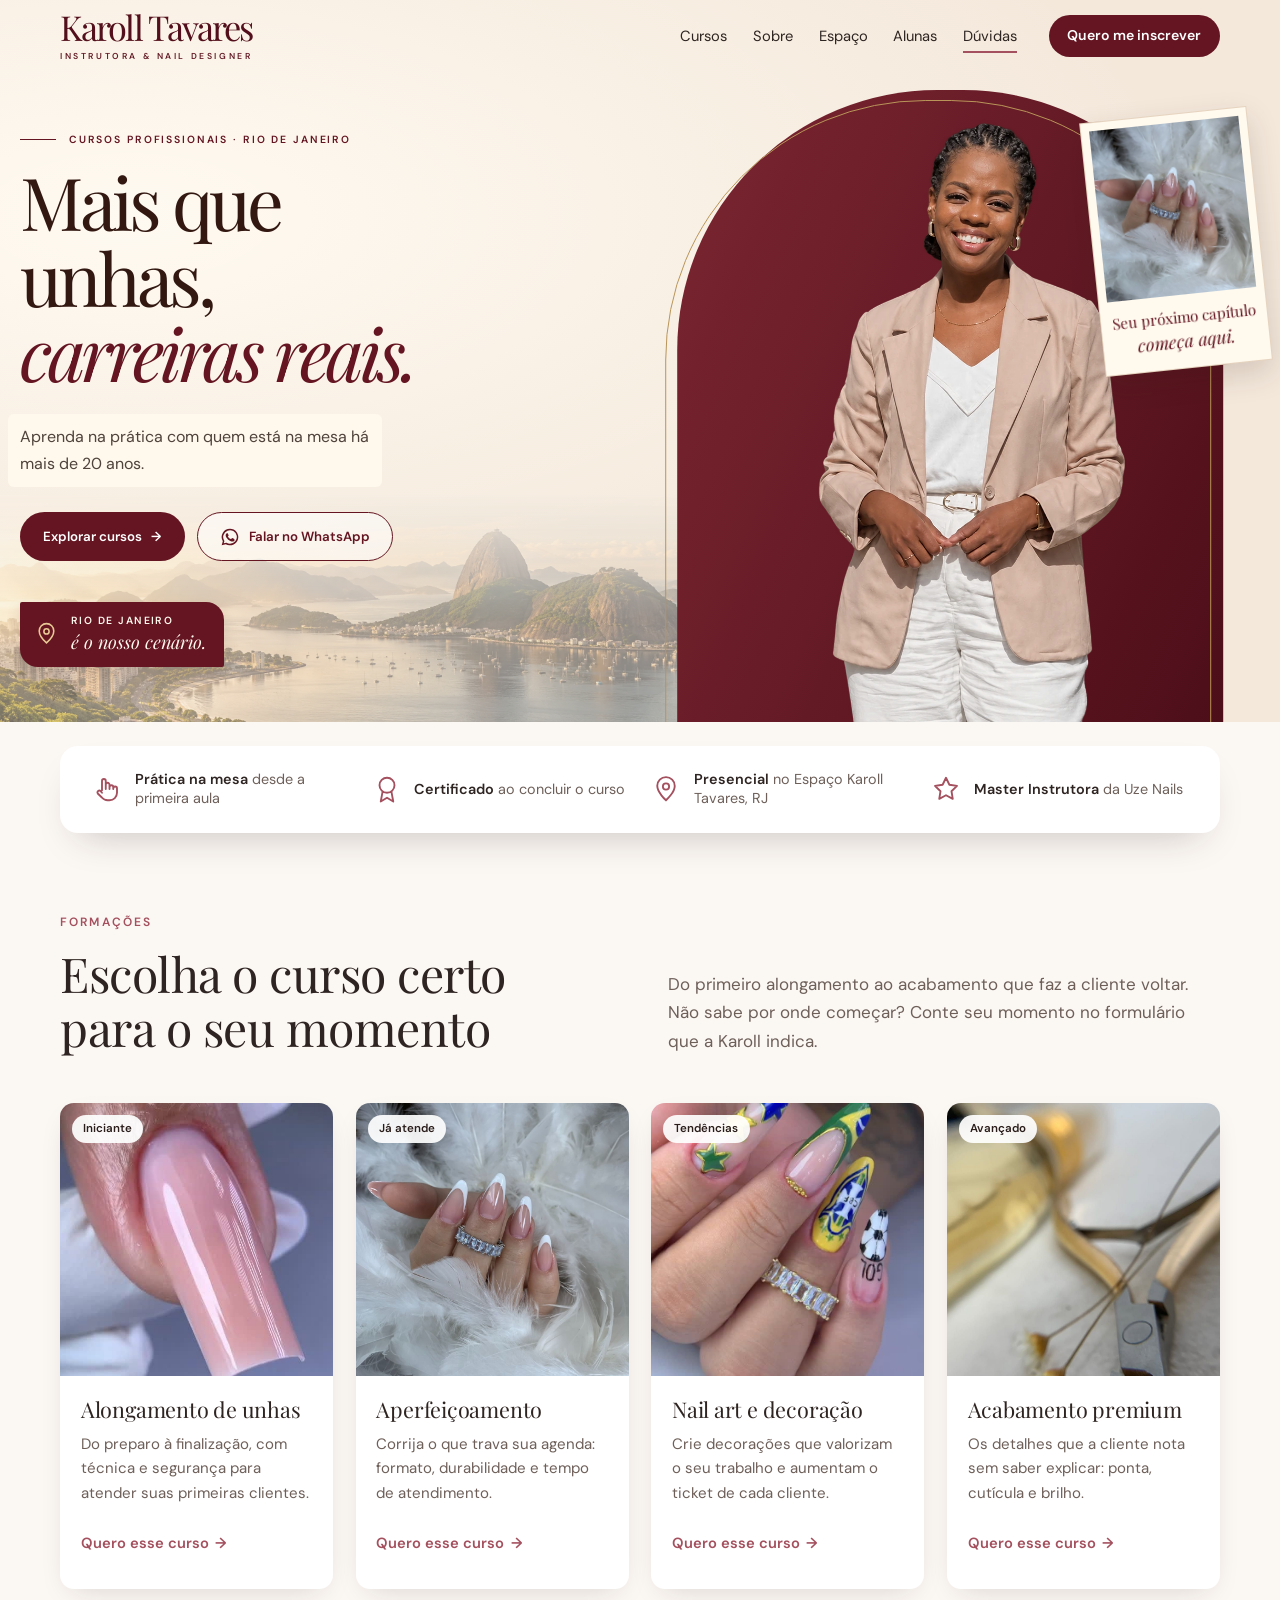
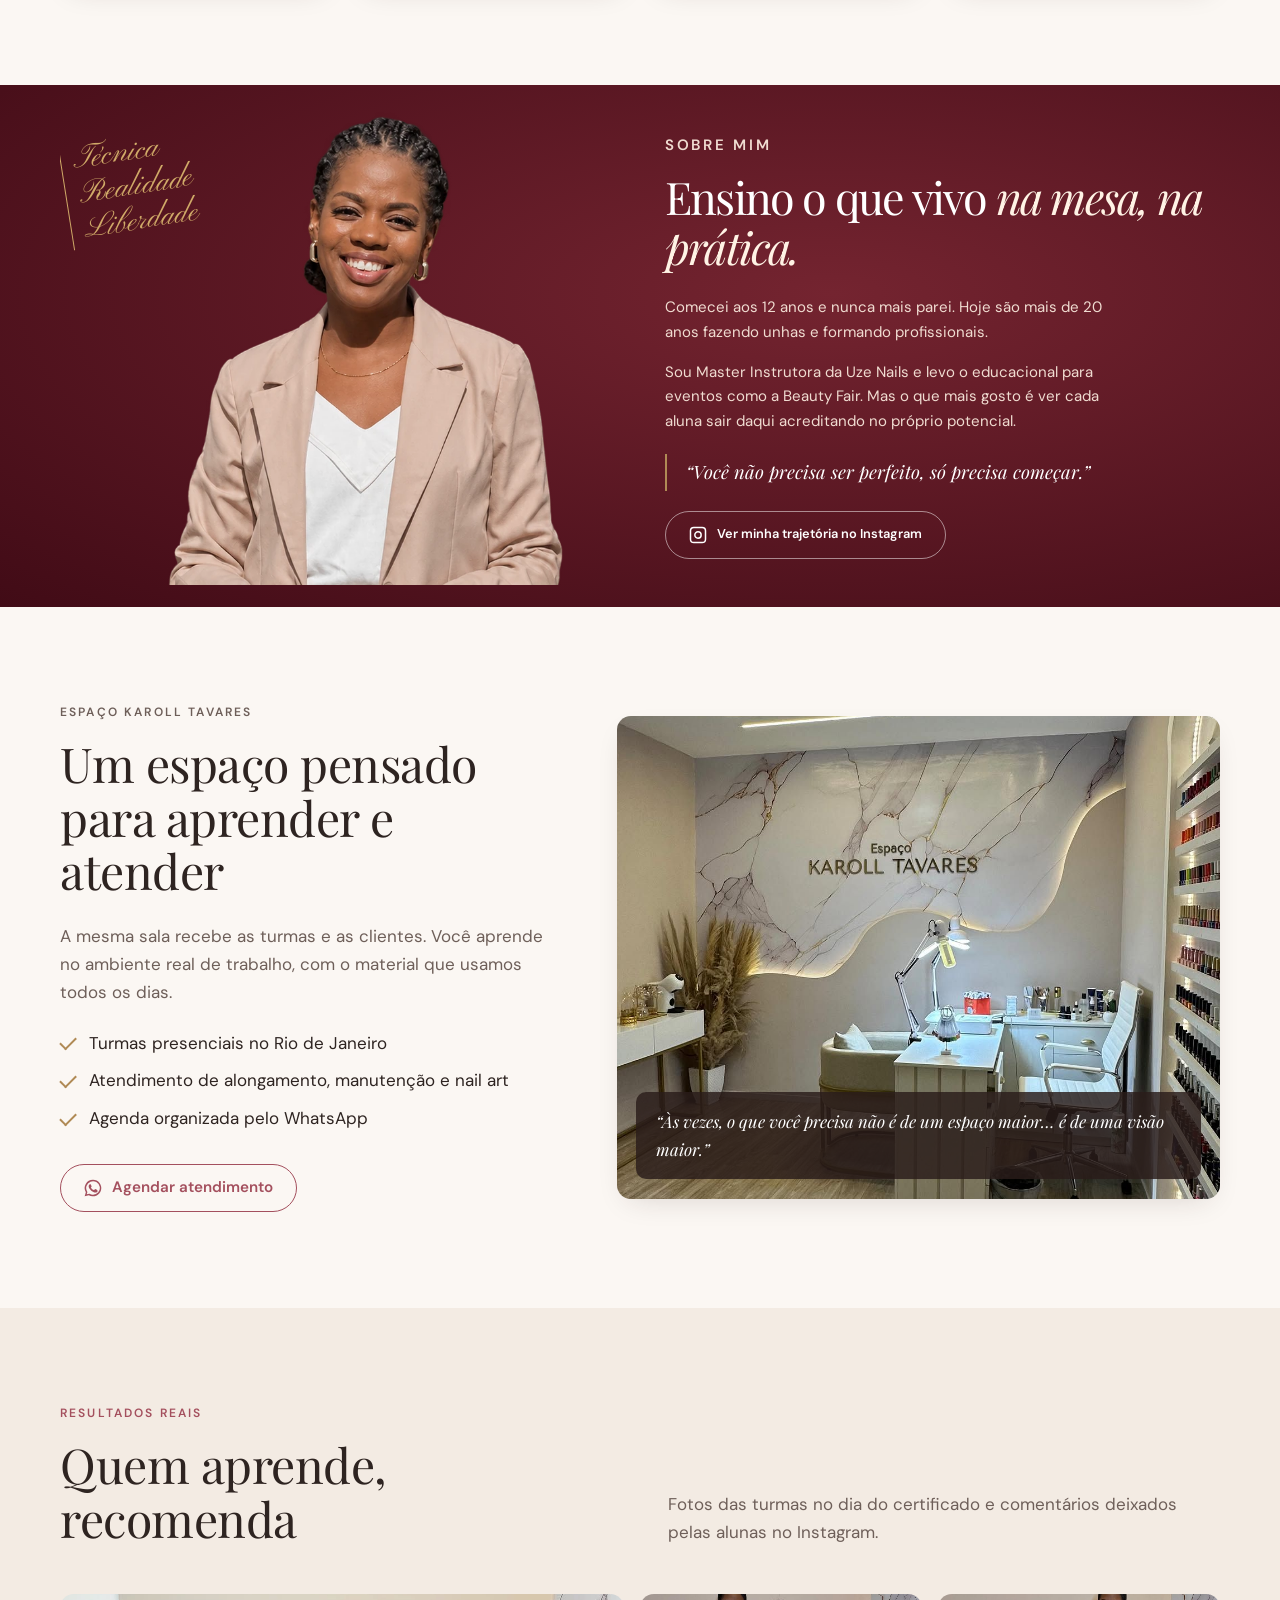
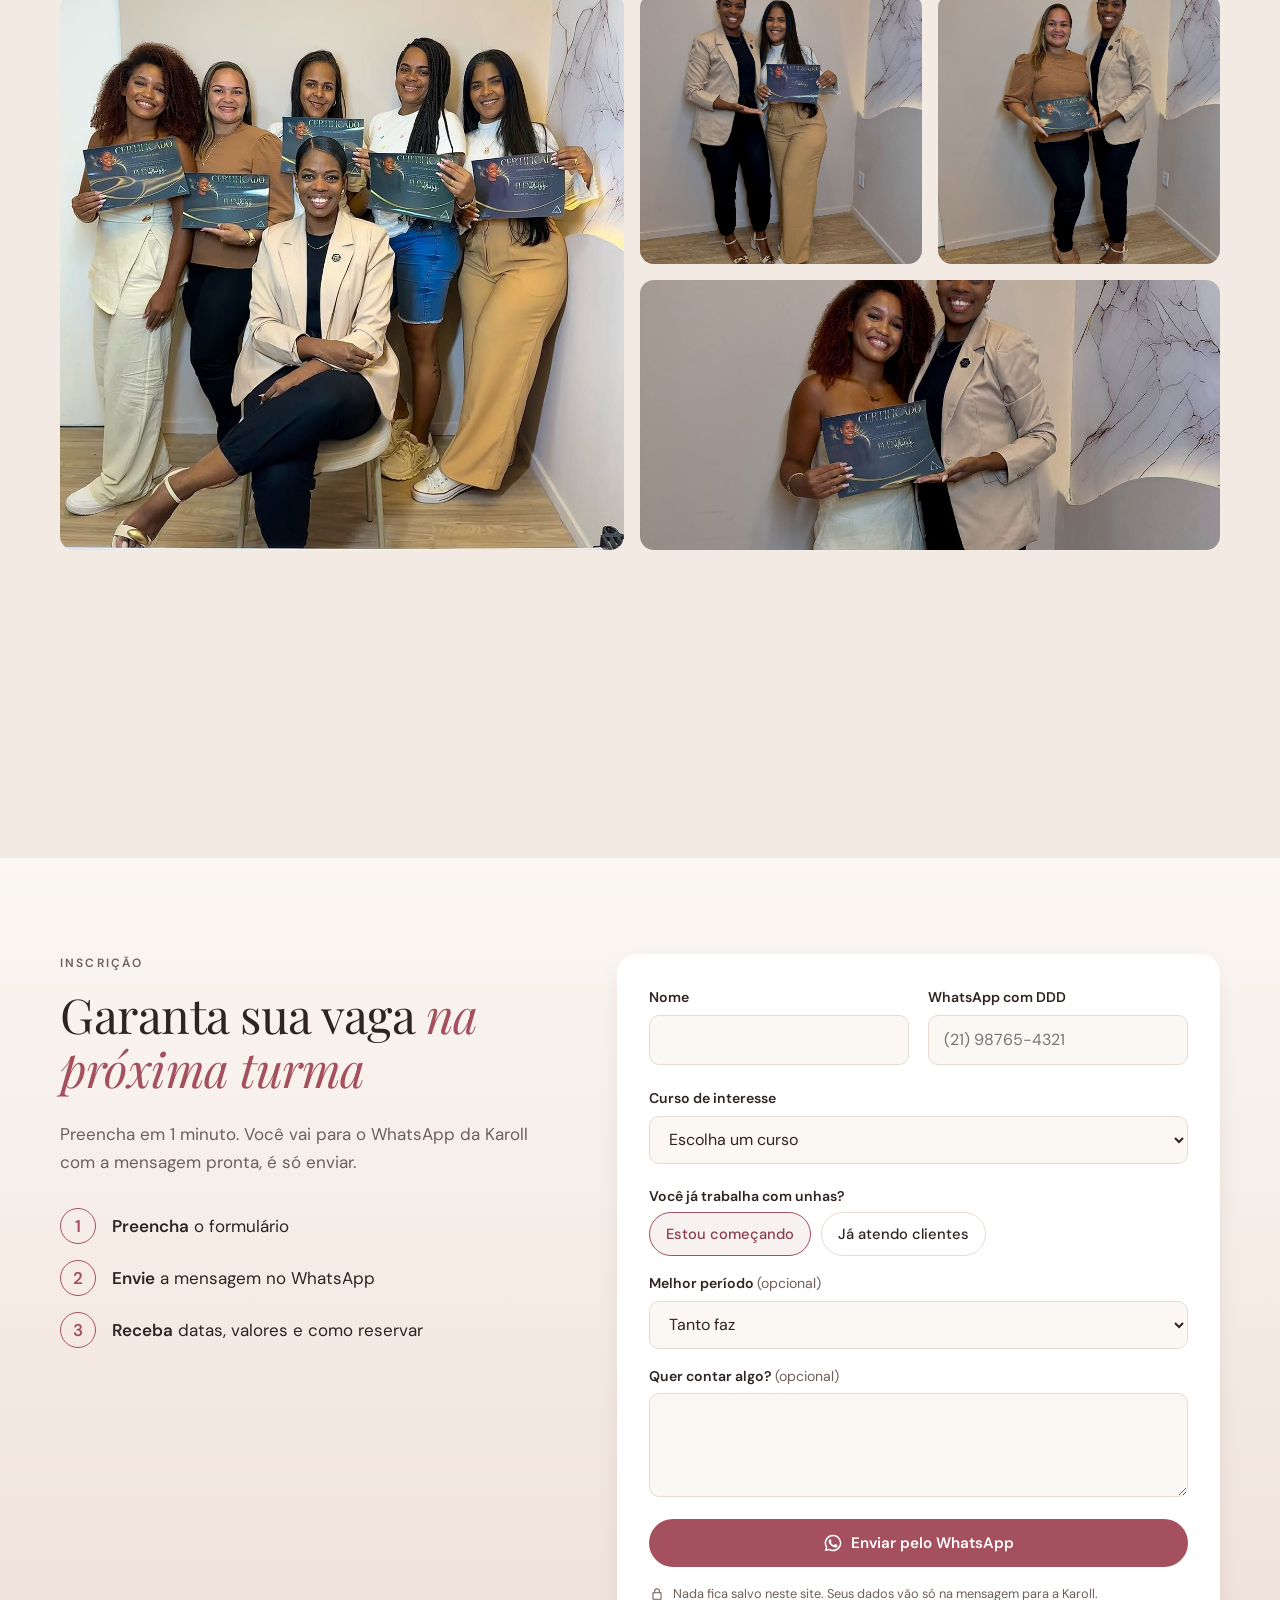
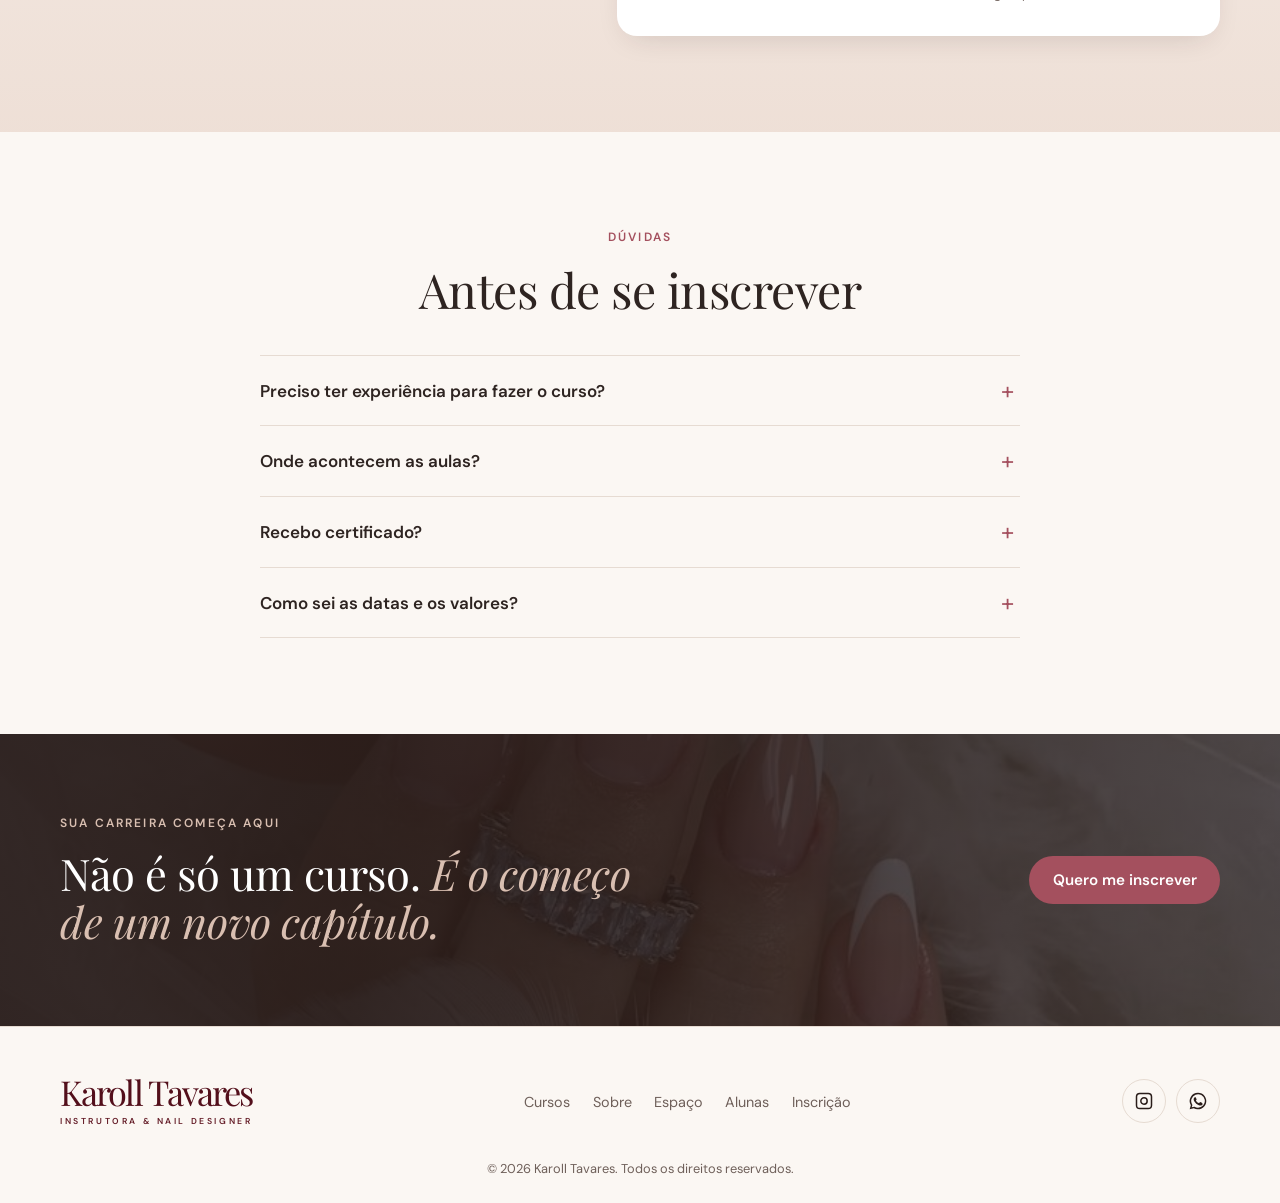
==== commit c96ce78c: "rework da karrol" ====
--- a/karoll-tavares/index.html
+++ b/karoll-tavares/index.html
@@ -13,6 +13,7 @@
   <link rel="preconnect" href="https://fonts.gstatic.com" crossorigin>
   <link href="https://fonts.googleapis.com/css2?family=DM+Sans:opsz,wght@9..40,400;9..40,500;9..40,600&family=Pinyon+Script&family=Playfair+Display:ital,wght@0,400;0,500;1,400;1,500&display=swap" rel="stylesheet">
   <link rel="stylesheet" href="css/style.css">
+  <link rel="stylesheet" href="css/editorial.css?v=3">
 </head>
 <body>
   <a class="skip-link" href="#conteudo">Pular para o conteúdo</a>
@@ -47,15 +48,10 @@
     <!-- ============ HERO ============ -->
     <section class="hero" aria-labelledby="hero-titulo">
       <div class="hero-bg" aria-hidden="true">
-        <div class="hero-nails"></div>
+        <div class="hero-rio"></div>
       </div>
 
       <div class="container hero-grid">
-        <ul class="hero-stats" aria-label="Destaques">
-          <li><strong>+20</strong><span>anos de<br>experiência</span></li>
-          <li><strong>Master</strong><span>Instrutora<br>Uze Nails</span></li>
-          <li><strong>25 mil</strong><span>seguidores no<br>Instagram</span></li>
-        </ul>
 
         <figure class="hero-figure">
           <span class="hero-halo" aria-hidden="true"></span>
@@ -64,29 +60,29 @@
             <img src="assets/img/karoll-recorte-v2.png" width="822" height="1914" alt="Karoll Tavares sorrindo, de blazer nude e blusa branca" fetchpriority="high">
           </picture>
           <figcaption class="hero-badge">
-            <img src="assets/img/unhas-alongamento.jpg" width="56" height="56" alt="" loading="lazy">
-            <span><b>Feito na mesa</b> Alongamento com acabamento premium</span>
+            <img src="assets/img/unhas-francesinha.jpg" width="900" height="900" alt="Unhas com francesinha e acabamento delicado" loading="eager">
+            <span class="polaroid-caption">Seu próximo capítulo<br><em>começa aqui.</em></span>
           </figcaption>
         </figure>
-
         <div class="hero-copy">
           <p class="eyebrow"><span class="eyebrow-line" aria-hidden="true"></span>Cursos profissionais · Rio de Janeiro</p>
-          <h1 id="hero-titulo">Mais que unhas, <em>carreiras reais.</em></h1>
-          <p class="lead">Aprenda na prática com quem está na mesa há mais de 20 anos. Saia pronta para atender suas próprias clientes.</p>
+          <h1 id="hero-titulo">Mais que<br>unhas, <em>carreiras reais.</em></h1>
+          <p class="lead">Aprenda na prática com quem está na mesa há mais de 20 anos.</p>
           <div class="hero-actions">
-            <a class="btn btn-primary" href="#cursos">Ver todos os cursos <span aria-hidden="true">→</span></a>
+            <a class="btn btn-primary" href="#cursos">Explorar cursos <span aria-hidden="true">→</span></a>
             <a class="btn btn-ghost js-whatsapp" href="https://wa.me/5521987312196" data-msg="Oi, Karoll! Vim pelo site e quero saber das próximas turmas.">
               <svg aria-hidden="true" viewBox="0 0 24 24"><use href="#i-whatsapp"/></svg>
               Falar no WhatsApp
             </a>
           </div>
+
+
+        <p class="rio-caption">
+            <svg aria-hidden="true" viewBox="0 0 24 24"><use href="#i-pin"/></svg>
+            <span><strong>Rio de Janeiro</strong><em>é o nosso cenário.</em></span>
+          </p>
           <p class="hero-note"><svg aria-hidden="true"><use href="#i-pin"/></svg> Aulas presenciais no Espaço Karoll Tavares</p>
         </div>
-
-        <p class="hero-script" aria-hidden="true">
-          <span>Beleza</span><span>Conhecimento</span><span>Independência</span>
-          <svg viewBox="0 0 40 36"><path d="M20 33C9 25 3 19 3 11.5 3 6.8 6.6 3 11 3c3.8 0 6.6 2.4 9 6 2.4-3.6 5.2-6 9-6 4.4 0 8 3.8 8 8.5C37 19 31 25 20 33Z" fill="none" stroke="currentColor" stroke-width="1.6" stroke-linejoin="round"/></svg>
-        </p>
       </div>
     </section>
 
@@ -167,12 +163,8 @@
     <section class="section section-dark" id="sobre" aria-labelledby="sobre-titulo">
       <div class="container about-grid">
         <div class="about-media">
-          <img class="about-main" src="assets/img/karoll-na-mesa.jpg" width="640" height="640" alt="Karoll na mesa de atendimento, com camiseta Uze Nails, olhando o celular e sorrindo" loading="lazy">
-          <div class="about-thumbs">
-            <img src="assets/img/evento-palestra.jpg" width="1080" height="1080" alt="Karoll em evento de beleza ao lado de outra profissional" loading="lazy">
-            <img src="assets/img/evento-convidados.jpg" width="1080" height="1080" alt="Karoll com convidados diante do painel Seja bem-vinda" loading="lazy">
-            <img src="assets/img/karoll-comemorando.jpg" width="720" height="720" alt="Karoll comemorando de braços para cima no seu espaço" loading="lazy">
-          </div>
+          <p class="about-signature" aria-hidden="true">Técnica<br>Realidade<br>Liberdade</p>
+          <img class="about-main" src="assets/img/karoll-recorte-v2.webp" width="822" height="1914" alt="Karoll Tavares sorrindo, de blazer nude" loading="lazy">
         </div>
 
         <div class="about-copy">
--- a/karoll-tavares/css/editorial.css
+++ b/karoll-tavares/css/editorial.css
@@ -0,0 +1,106 @@
+/* Direção editorial aprovada: cabeçalho, abertura e Sobre. */
+.brand-name { font-family: var(--serif); font-size: 2.15rem; letter-spacing: -.055em; color: #530f1b; }
+.brand-tag { font-size: .54rem; letter-spacing: .3em; margin-top: 8px; color: #651d28; }
+.site-header .btn-primary, .hero .btn-primary { background: #641521; }
+.site-header .btn-primary:hover, .hero .btn-primary:hover { background: #430b14; }
+.hero { background: radial-gradient(ellipse at 10% 30%, #fffaf1 0%, transparent 65%), #f4e8db; }
+.hero-grid { grid-template-columns: 1fr 1fr; grid-template-rows: 650px auto; gap: 0; min-height: 0; max-width: 1240px; }
+.hero-copy { grid-column: 1; grid-row: 1; align-self: start; padding: 65px 0 0; max-width: 550px; }
+.hero-copy .eyebrow { font-size: .65rem; color: #641521; }
+.hero h1 { font-size: clamp(3.8rem, 6vw, 5.7rem); line-height: 1.04; letter-spacing: -.055em; color: #321811; margin-bottom: 24px; }
+.hero h1 em { color: #641521; white-space: nowrap; letter-spacing: -.06em; }
+.hero .lead { font-size: 1rem; max-width: 34ch; color: #4f433b; }
+.hero-actions { gap: 12px; margin-top: 25px; }
+.hero-actions .btn { font-size: .83rem; padding: .85rem 1.4rem; }
+.hero .btn-ghost { color: #641521; border-color: #641521; }
+.hero-note { display: none; }
+.hero-figure { grid-column: 2; grid-row: 1; height: 100%; }
+.hero-halo { top: 18px; left: 50%; width: 88%; height: calc(100% - 18px); aspect-ratio: auto; border-radius: 260px 260px 0 0; background: linear-gradient(115deg,#7b2631,#4d0e19); }
+.hero-halo::after { inset: 10px 12px -15px -12px; border-radius: inherit; border-color: #b99559; }
+.hero-figure picture { height: 100%; width: 100%; mask-image: none; -webkit-mask-image: none; overflow: hidden; }
+.hero-figure picture img { height: 155%; width: auto; max-width: none; margin: 38px auto 0; }
+.hero-badge { top: 55px; right: -15px; bottom: auto; padding: 8px; display: block; width: 155px; max-width: none; border-radius: 0; transform: rotate(-6deg); background: #fffaf3; box-shadow: 0 8px 25px #32181130; }
+.hero-badge img { width: 100%; height: 190px; border-radius: 0; object-fit: cover; }
+
+
+.hero-rio { position: absolute; left: 0; bottom: 85px; width: 57%; height: 285px; background: url('../assets/img/rio-editorial.webp') center 55% / cover; mask-image: linear-gradient(to top,#000 45%,transparent),linear-gradient(to right,#000 65%,transparent); mask-composite: intersect; -webkit-mask-image: linear-gradient(to top,#000 45%,transparent); opacity: .78; }
+
+
+
+
+
+
+.trust { margin-top: 0; padding-top: 24px; }
+#sobre { background: radial-gradient(ellipse at 65% 40%,#742430,#410b16); padding: 0; overflow: hidden; }
+#sobre .about-grid { gap: 50px; min-height: 500px; }
+#sobre .about-media { position: relative; height: 500px; align-self: stretch; overflow: hidden; }
+#sobre .about-main { width: 100%; height: auto; aspect-ratio: auto; border-radius: 0; margin-top: 15px; }
+.about-signature { position: absolute; z-index: 2; top: 50px; left: 5px; color: #d0aa68; font: 2rem/1.1 var(--script); transform: rotate(-9deg); border-left: 1px solid #d0aa68; padding-left: 12px; }
+#sobre .about-copy { padding: 48px 0; }
+#sobre h2 { font-size: clamp(2.4rem,3.5vw,3.2rem); letter-spacing: -.04em; }
+#sobre h2 em { color: #fff3e5; }
+#sobre .eyebrow { color: #dec3a3; font-size: .65rem; }
+#sobre .about-copy p { font-size: .94rem; color: #f0dcd1; }
+#sobre .pull { font-size: 1.15rem; margin: 20px 0; }
+#sobre .btn { font-size: .8rem; }
+@media (max-width: 1100px) and (min-width: 861px) { .hero-badge { right: 0; width: 125px; } .hero-badge img { height: 150px; }  .hero h1 { font-size: 4.3rem; } }
+@media (max-width: 860px) {
+ .brand-name { font-size: 1.7rem; } .brand-tag { font-size: .43rem; }
+ .hero-grid { grid-template-columns: 1fr; grid-template-rows: auto 480px auto; width: min(100% - 32px,600px); }
+ .hero-copy { grid-column: 1; grid-row: 1; padding: 36px 0 24px; max-width: none; }
+ .hero h1 { font-size: clamp(3.3rem,10vw,5rem); }
+ .hero h1 em { white-space: normal; }
+ .hero-figure { grid-column: 1; grid-row: 2; height: 480px; }
+ .hero-figure picture { height: 480px; }
+ .hero-halo { width: 85%; top: 0; height: 100%; }
+ .hero-badge { top: 30px; width: 110px; right: 4px; } .hero-badge img { height: 135px; }
+ 
+ 
+ 
+  
+ .hero-rio { bottom: 90px; width: 100%; height: 230px; opacity: .3; }
+ 
+ #sobre .about-grid { grid-template-columns: 1fr; gap: 0; }
+ #sobre .about-media { height: 370px; max-width: 480px; width: 100%; margin-inline: auto; }
+ #sobre .about-main { width: 80%; margin: 15px auto 0; }
+ #sobre .about-copy { padding: 32px 0 40px; }
+ .about-signature { font-size: 1.7rem; }
+}
+
+
+/* Legendas editoriais integradas à composição. */
+.hero-grid { grid-template-rows: minmax(650px, auto); }
+.hero-copy { align-self: center; padding: 42px 0 38px; }
+.hero h1 { font-size: clamp(3.8rem, 5.7vw, 5.3rem); }
+.hero-rio { bottom: 0; height: 230px; opacity: .55; }
+.hero .lead { position: relative; padding: 10px 12px; margin-left: -12px; background: #fff8ed; border-radius: 6px; }
+.hero-figure { align-self: stretch; height: auto; min-height: 650px; }
+.hero-figure picture { position: absolute; inset: 0; width: 100%; height: 100%; }
+.hero-badge { top: 42px; right: 0; width: 168px; padding: 8px 8px 14px; background: #fff9ee; border: 1px solid #e5d3be; box-shadow: 0 12px 28px #32181128; transform: rotate(-6deg); }
+.hero-badge img { width: 100%; height: 172px; border-radius: 0; object-fit: cover; }
+.hero-badge .polaroid-caption { display: block; padding-top: 12px; font: 400 .95rem/1.4 var(--serif); color: #641521; text-align: center; }
+.polaroid-caption em { font-size: 1.12rem; }
+.rio-caption { position: static; display: inline-flex; align-items: center; gap: 12px; width: fit-content; margin: 18px 0 0; padding: 12px 18px 13px 14px; border-radius: 2px 18px 2px 18px; background: #641521; color: #fff8ed; box-shadow: 0 5px 15px #3218111a; text-shadow: none; transform: none; font: 400 1rem/1.25 var(--serif); }
+.rio-caption svg { width: 25px; height: 25px; flex: none; color: #e8c995; }
+.rio-caption strong { display: block; font: 600 .65rem/1.4 var(--sans); letter-spacing: .14em; text-transform: uppercase; color: #fff8ed; }
+.rio-caption em { display: block; margin-top: 3px; font-size: 1.13rem; color: #fff8ed; }
+@media (max-width: 1100px) and (min-width: 861px) {
+ .hero h1 { font-size: 4rem; }
+ .hero-badge { width: 138px; right: 0; }
+ .hero-badge img { height: 145px; }
+ .hero-badge .polaroid-caption { font-size: .8rem; }
+ .polaroid-caption em { font-size: 1rem; }
+}
+@media (max-width: 860px) {
+ .hero-grid { grid-template-rows: auto 480px; }
+ .hero-copy { padding: 36px 0 28px; }
+ .hero h1 { font-size: clamp(3.3rem,10vw,5rem); }
+ .hero-figure { height: 480px; min-height: 0; }
+ .hero-figure picture { height: 480px; width: 100%; }
+ .hero-badge { top: 25px; right: 8px; width: 128px; padding: 6px 6px 12px; }
+ .hero-badge img { height: 130px; }
+ .hero-badge .polaroid-caption { font-size: .76rem; padding-top: 9px; }
+ .polaroid-caption em { font-size: .95rem; }
+ .rio-caption { display: inline-flex; margin-top: 12px; }
+ .hero-rio { bottom: 0; height: 240px; opacity: .25; }
+}
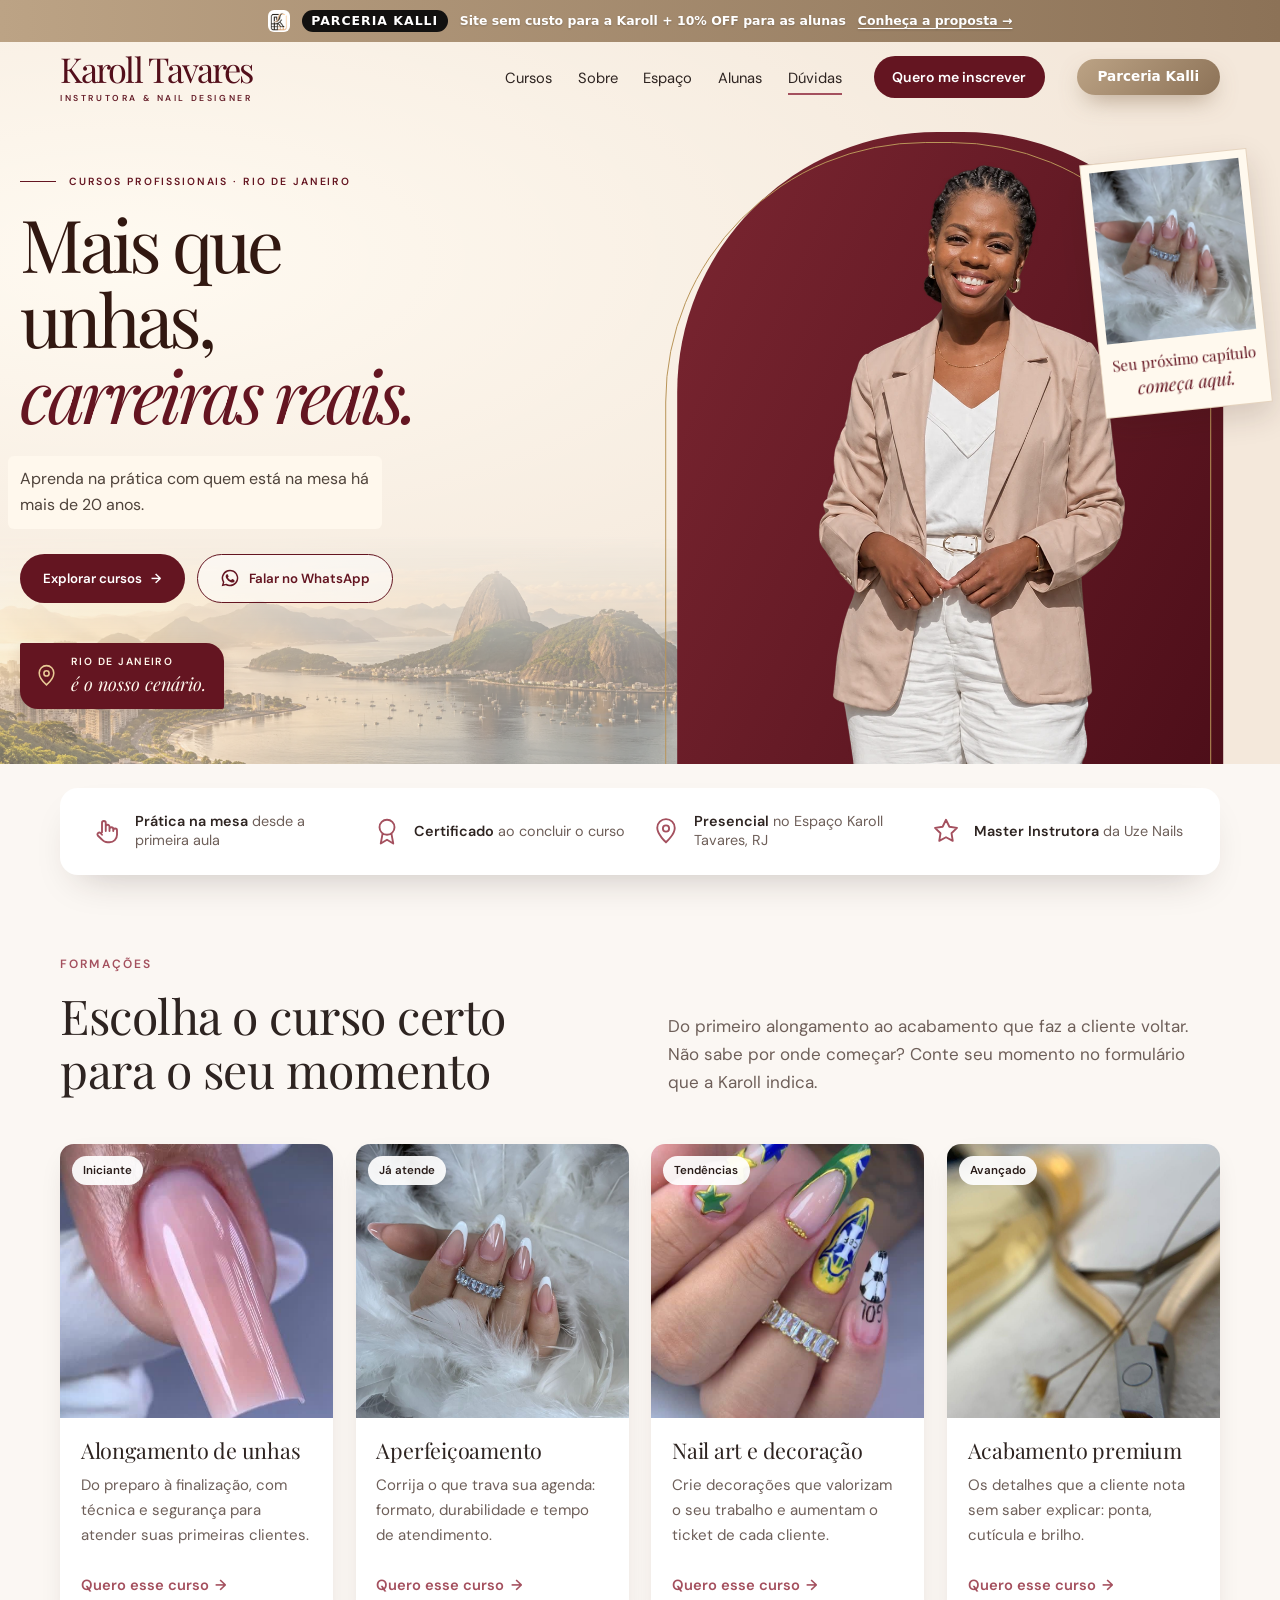
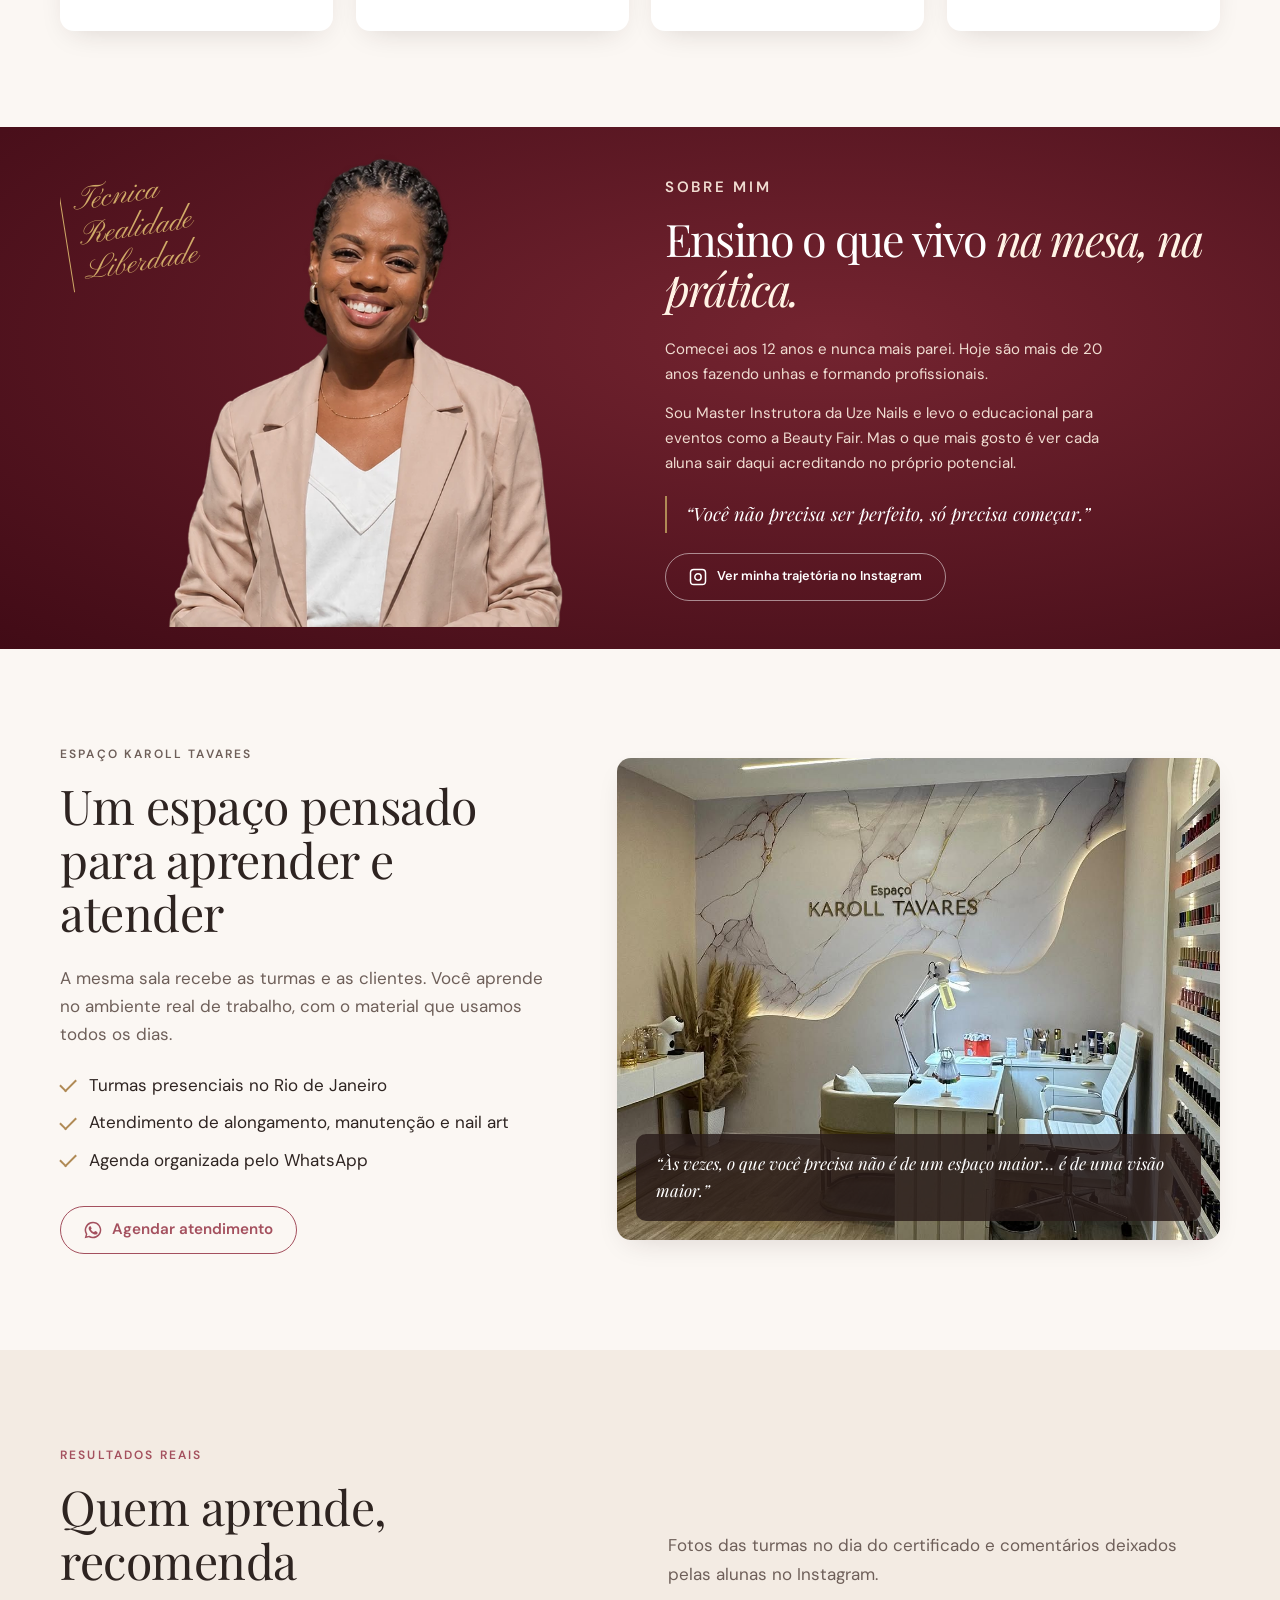
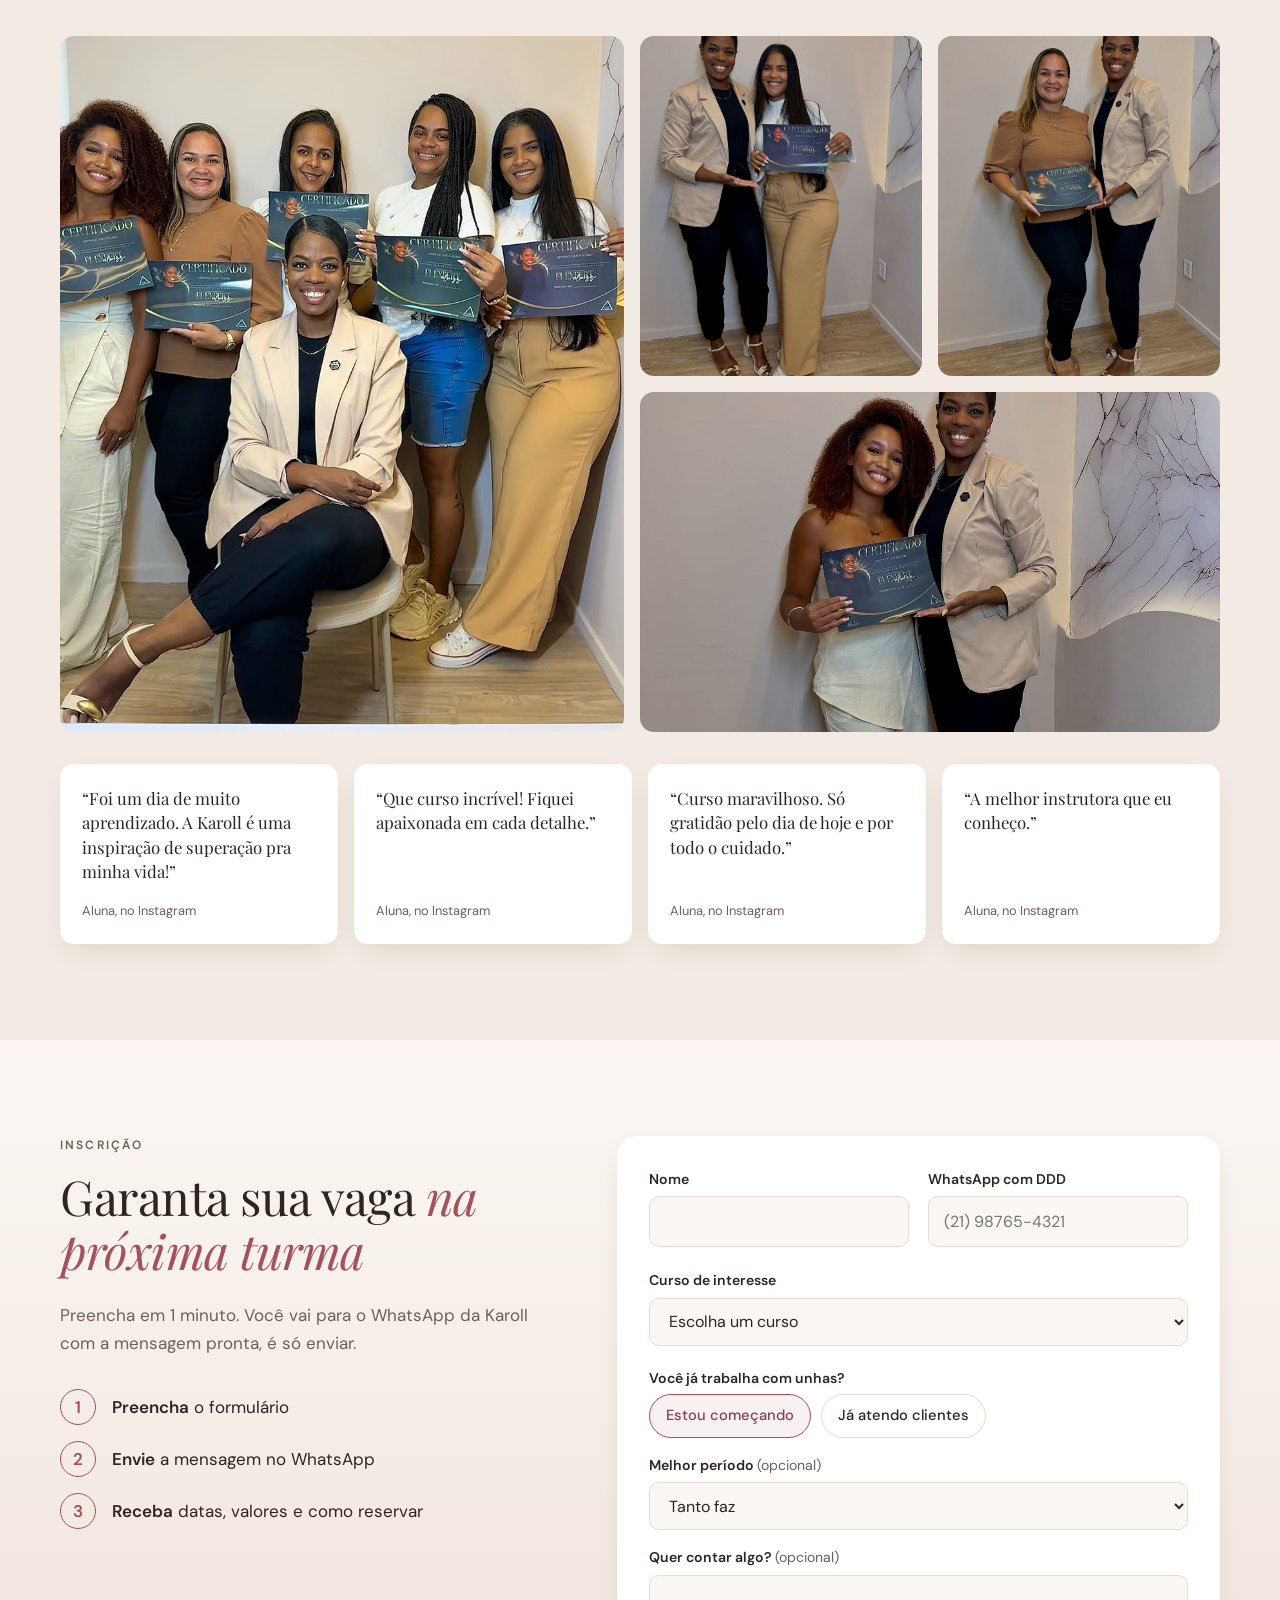
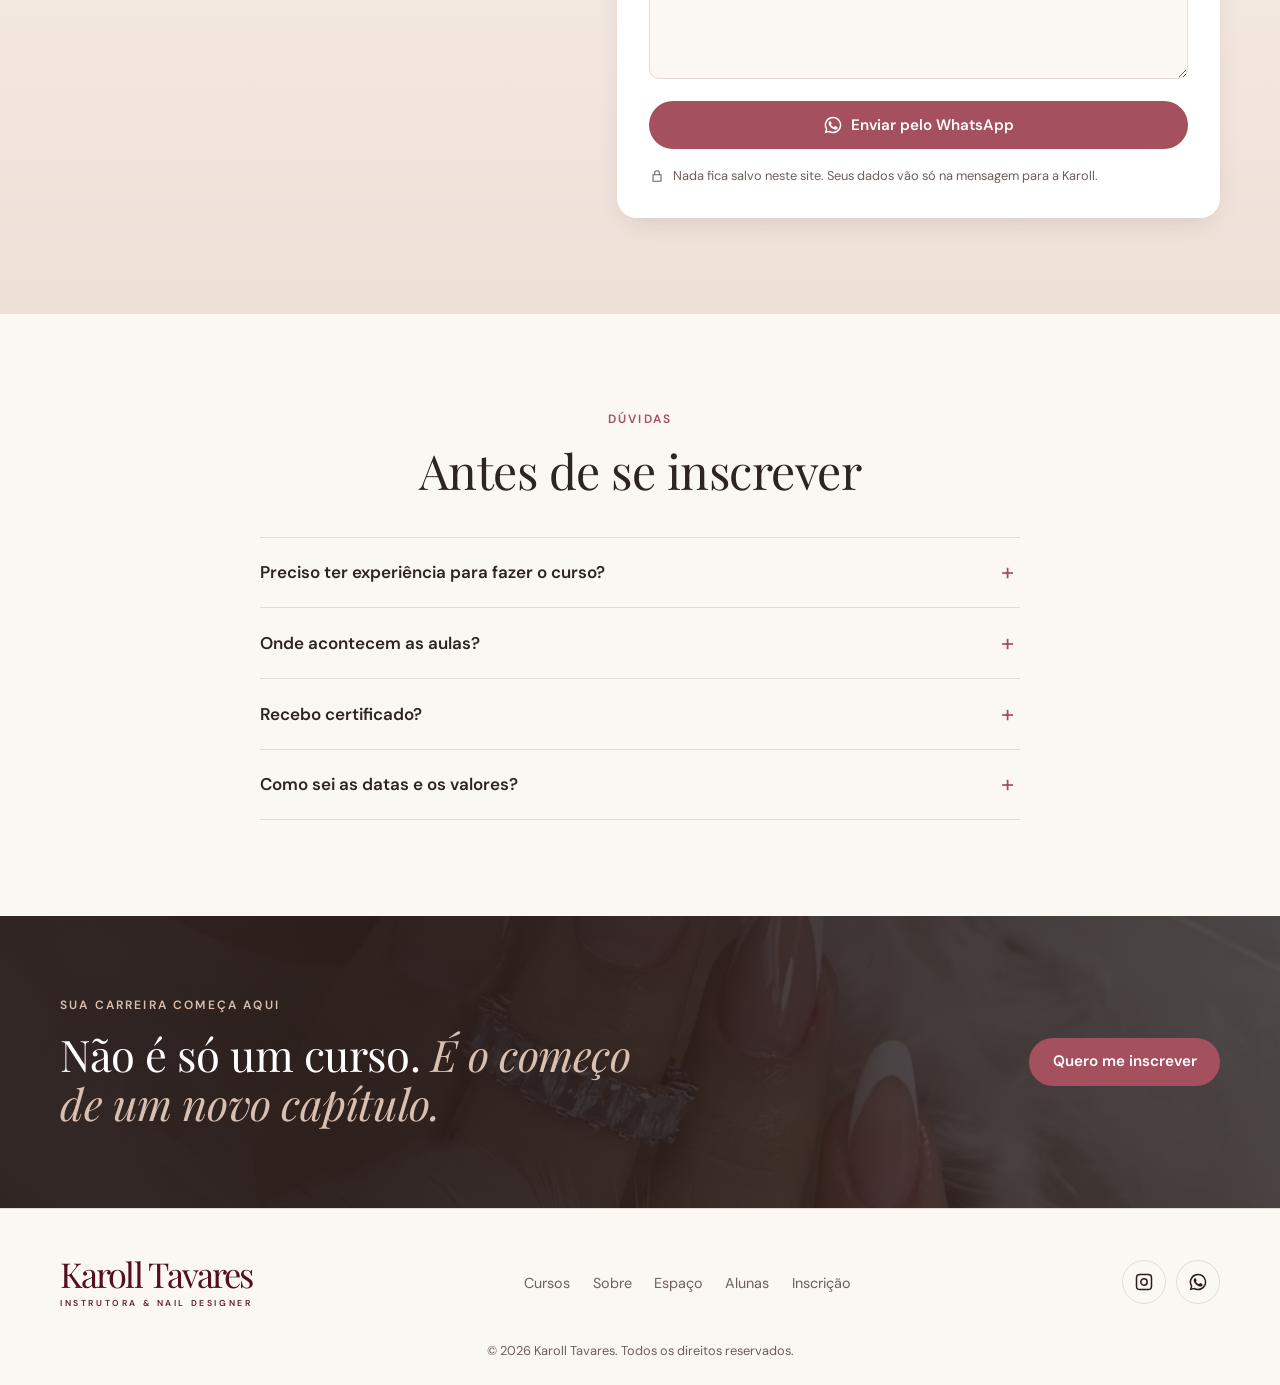
==== commit 1524590e: "atualizações parceria Kalli" ====
--- a/karoll-tavares/index.html
+++ b/karoll-tavares/index.html
@@ -14,11 +14,19 @@
   <link href="https://fonts.googleapis.com/css2?family=DM+Sans:opsz,wght@9..40,400;9..40,500;9..40,600&family=Pinyon+Script&family=Playfair+Display:ital,wght@0,400;0,500;1,400;1,500&display=swap" rel="stylesheet">
   <link rel="stylesheet" href="css/style.css">
   <link rel="stylesheet" href="css/editorial.css?v=3">
+  <link rel="stylesheet" href="css/kalli-parceria.css">
 </head>
 <body>
   <a class="skip-link" href="#conteudo">Pular para o conteúdo</a>
 
   <!-- ============ CABEÇALHO ============ -->
+  <a class="kalli-bar" href="parceria.html">
+    <img src="assets/img/logo-kalli.png" width="22" height="22" alt="" style="background:#FAF8F6;border-radius:6px">
+    <span class="kalli-bar-tag">Parceria Kalli</span>
+    <span class="kalli-bar-text">Site sem custo para a Karoll + 10% OFF para as alunas</span>
+    <span class="kalli-bar-go">Conheça a proposta →</span>
+  </a>
+
   <header class="site-header" id="topo">
     <div class="container header-inner">
       <a class="brand" href="#topo" aria-label="Karoll Tavares, voltar ao início">
@@ -39,6 +47,7 @@
           <li><a href="#duvidas">Dúvidas</a></li>
         </ul>
         <a class="btn btn-primary btn-sm" href="#inscricao">Quero me inscrever</a>
+        <a class="kalli-btn kalli-btn-sm" href="parceria.html">Parceria Kalli</a>
       </nav>
     </div>
   </header>
--- a/karoll-tavares/css/style.css
+++ b/karoll-tavares/css/style.css
@@ -228,11 +228,11 @@
 .space-photo figcaption { position: absolute; left: 1.2rem; right: 1.2rem; bottom: 1.2rem; background: rgba(42,29,26,.82); color: #fff; font-family: var(--serif); font-style: italic; font-size: 1.05rem; padding: 1rem 1.2rem; border-radius: var(--radius-sm); }
 
 /* ---------- Alunas ---------- */
-.students { display: grid; grid-template-columns: 2fr 1fr 1fr; grid-auto-rows: 270px; gap: 1rem; }
+.students { display: grid; grid-template-columns: 2fr 1fr 1fr; grid-auto-rows: 340px; gap: 1rem; }
 .students-main { margin: 0; grid-row: span 2; }
-.students-main img { object-position: 50% 35%; }
-.students img { width: 100%; height: 100%; object-fit: cover; border-radius: var(--radius); }
-.students > img:last-child { grid-column: span 2; object-position: 50% 8%; }
+.students-main img { object-position: 50% 0; }
+.students img { width: 100%; height: 100%; object-fit: cover; object-position: 50% 0; border-radius: var(--radius); }
+.students > img:last-child { grid-column: span 2; object-position: 50% 0; }
 .quotes { display: grid; grid-template-columns: repeat(4, 1fr); gap: 1rem; margin-top: 2rem; }
 .quotes blockquote { margin: 0; background: var(--white); border-radius: var(--radius); padding: 1.4rem; box-shadow: var(--shadow); display: flex; flex-direction: column; justify-content: space-between; }
 .quotes p { font-family: var(--serif); font-size: 1.05rem; line-height: 1.45; }
@@ -359,7 +359,7 @@
   .section-intro { justify-self: start; }
   .about-grid, .space-grid, .signup-grid { grid-template-columns: 1fr; gap: 2.4rem; }
   .space-photo { order: -1; }
-  .students { grid-template-columns: 1fr 1fr; grid-auto-rows: 200px; }
+  .students { grid-template-columns: 1fr 1fr; grid-auto-rows: 240px; }
   .students-main { grid-column: span 2; grid-row: span 2; }
   .fab { display: grid; }
 }
--- a/karoll-tavares/css/kalli-parceria.css
+++ b/karoll-tavares/css/kalli-parceria.css
@@ -0,0 +1,9 @@
+/* Identidade Kalli Agendia: areia #BCA385, bronze #8C7257, grafite #121110, creme #FAF8F6 */
+.kalli-bar{display:flex;gap:.75rem;justify-content:center;align-items:center;flex-wrap:wrap;padding:.6rem 1rem;color:#fff;text-decoration:none;font:800 .78rem/1.3 "Nunito",system-ui,sans-serif;background:linear-gradient(90deg,#BCA385,#8C7257 50%,#BCA385);background-size:200% auto;animation:kshift 6s ease infinite;text-shadow:0 1px 2px rgba(0,0,0,.2)}
+.kalli-bar-tag{text-transform:uppercase;letter-spacing:.08em;background:#121110;padding:.2rem .6rem;border-radius:99px}
+.kalli-bar-go{text-decoration:underline;text-underline-offset:3px}
+@keyframes kshift{50%{background-position:100% 0}}
+.kalli-btn{display:inline-flex;align-items:center;justify-content:center;gap:.5rem;padding:1rem 2rem;border-radius:999px;font:900 1rem/1 "Nunito",system-ui,sans-serif;text-decoration:none;color:#fff;background:linear-gradient(135deg,#BCA385,#8C7257);box-shadow:0 10px 25px -8px rgba(140,114,87,.7);transition:transform .2s,box-shadow .2s;white-space:nowrap}
+.kalli-btn:hover{transform:translateY(-2px);box-shadow:0 14px 30px -8px rgba(140,114,87,.9)}
+.kalli-btn-sm{padding:.7rem 1.3rem;font-size:.85rem}
+@media(prefers-reduced-motion:reduce){.kalli-bar{animation:none}}
